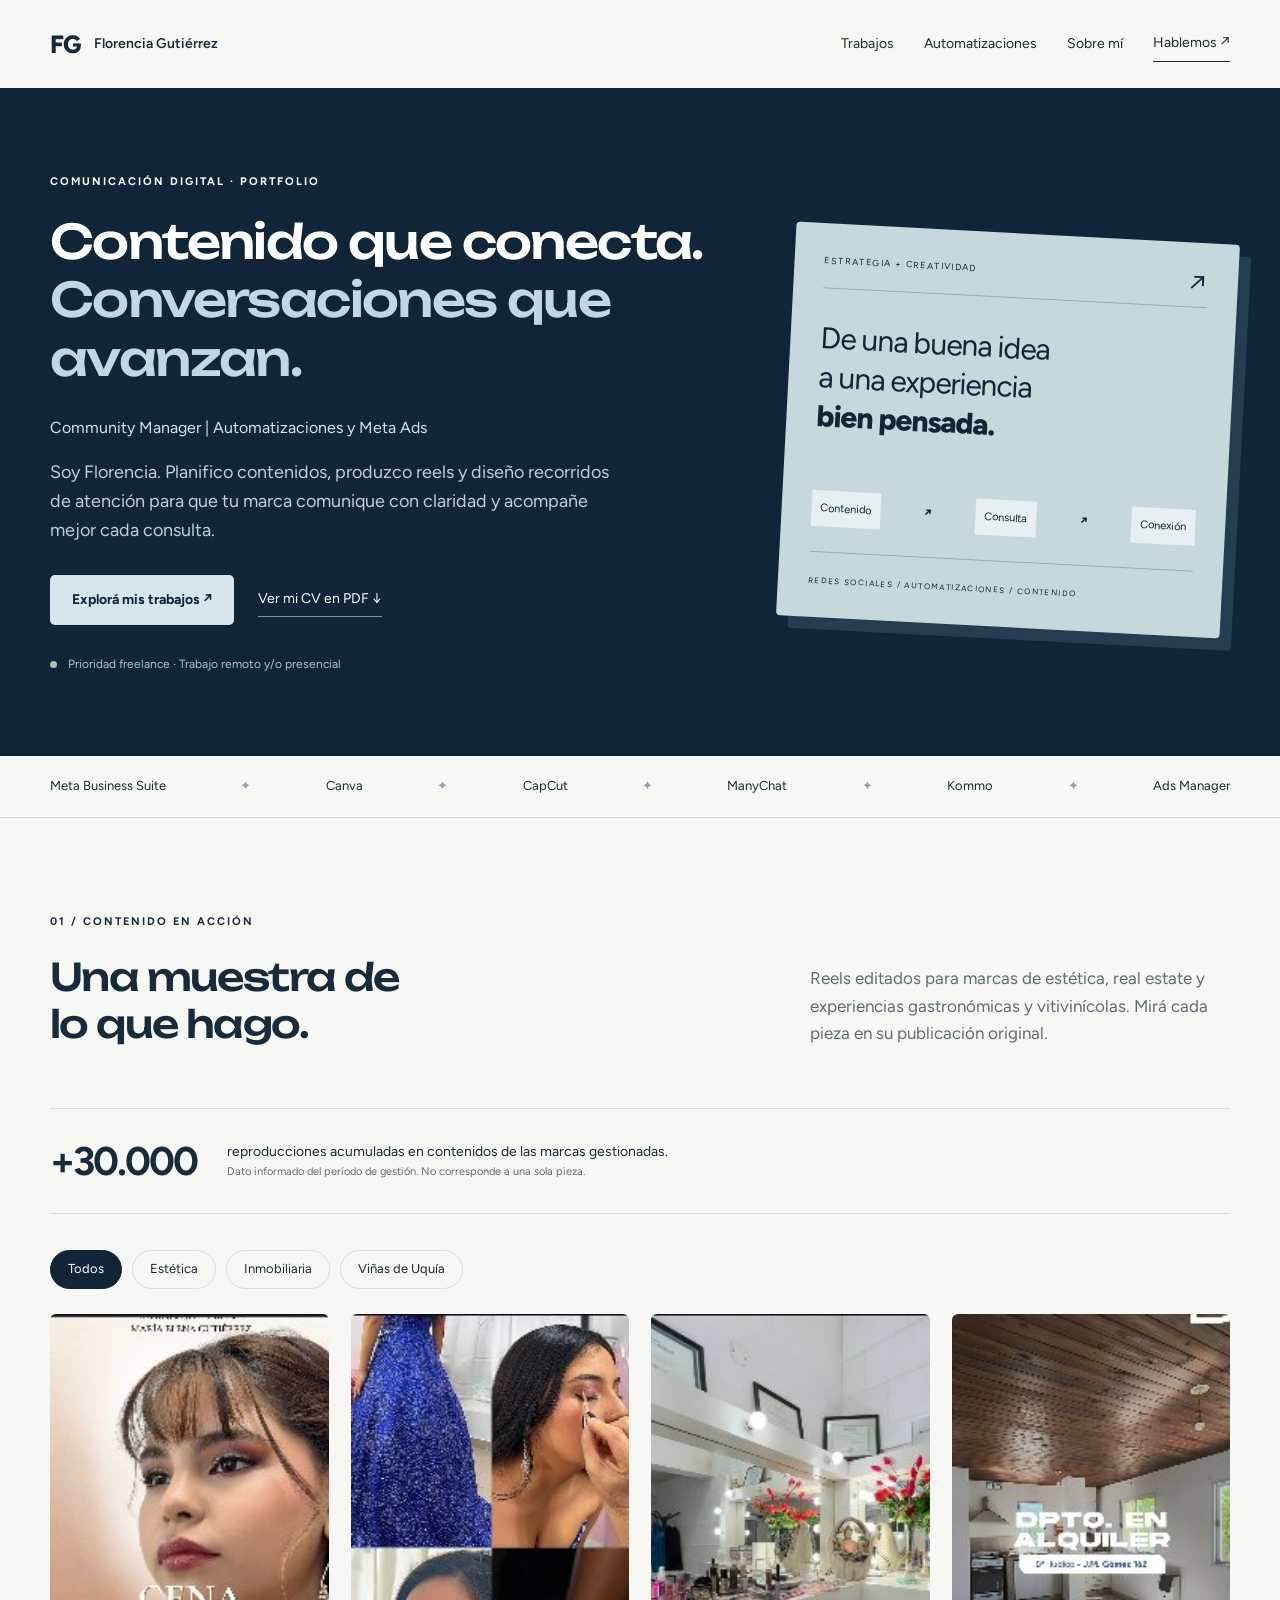
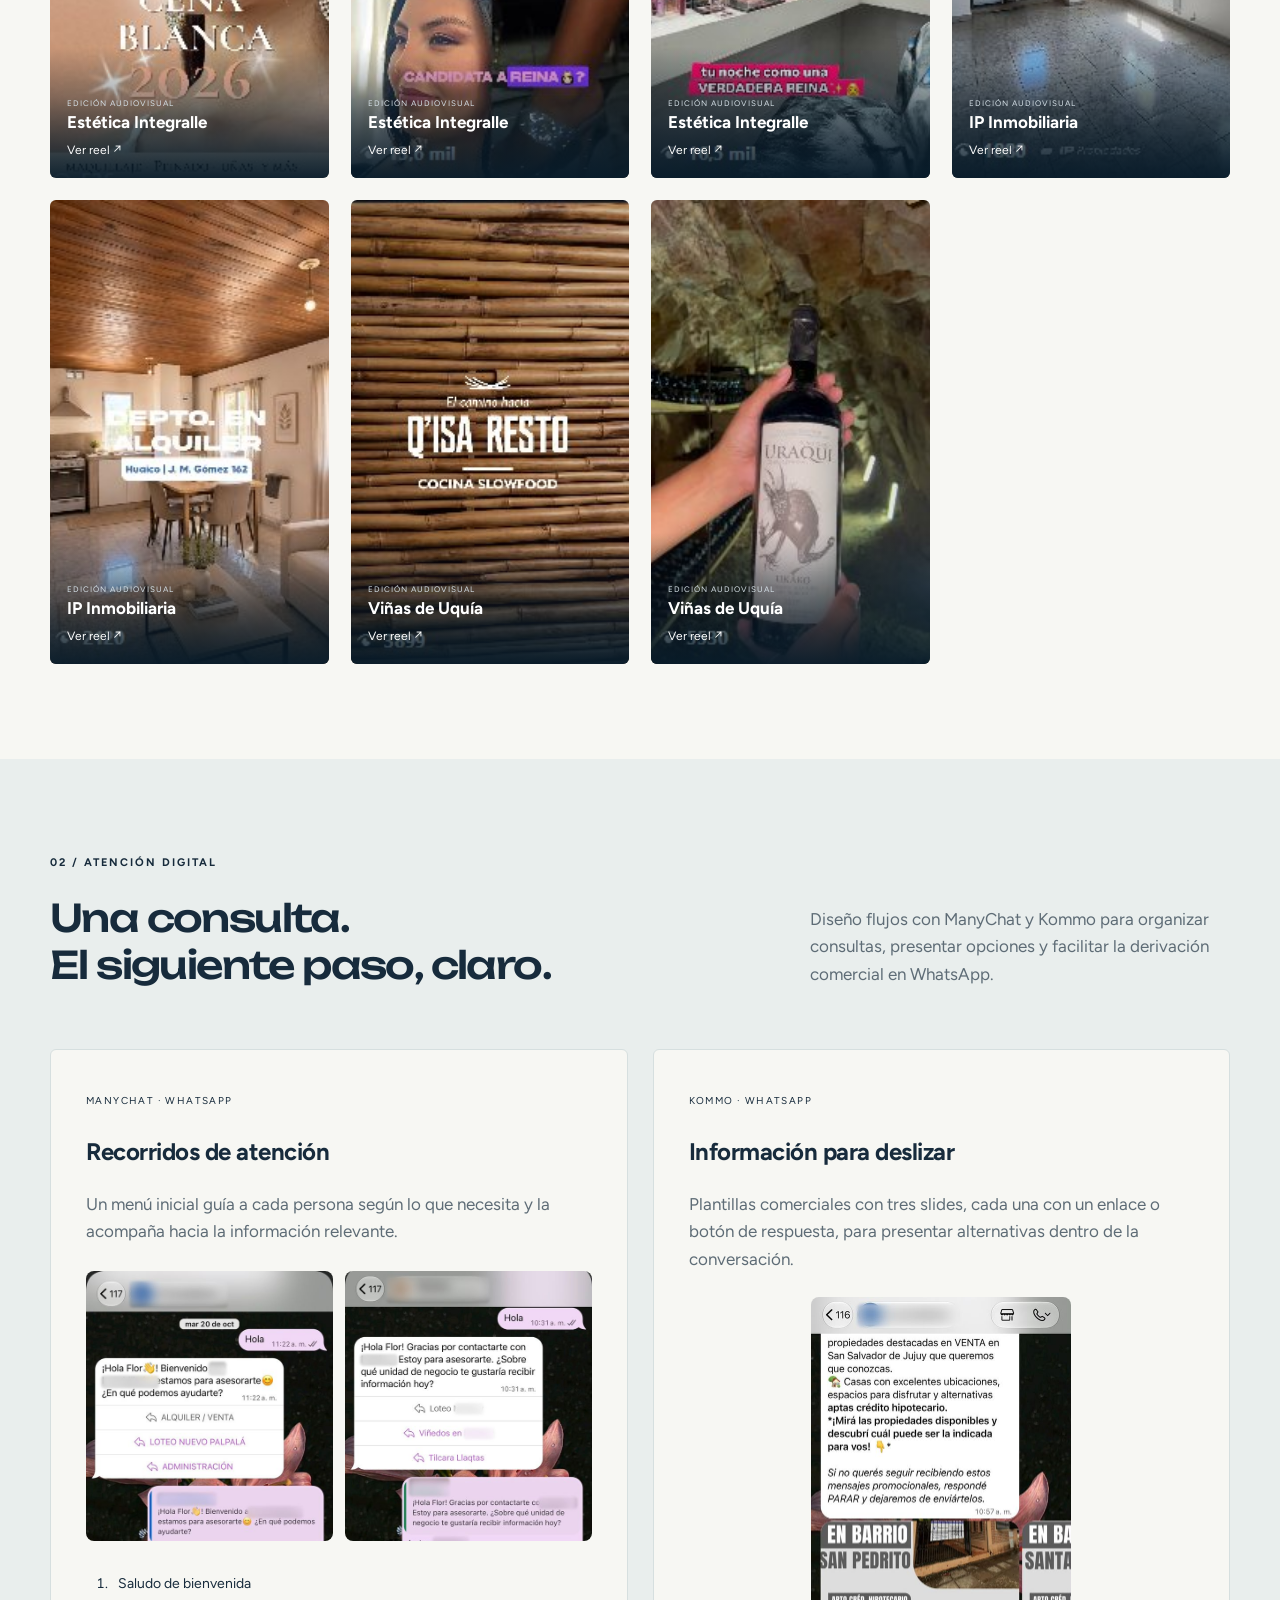
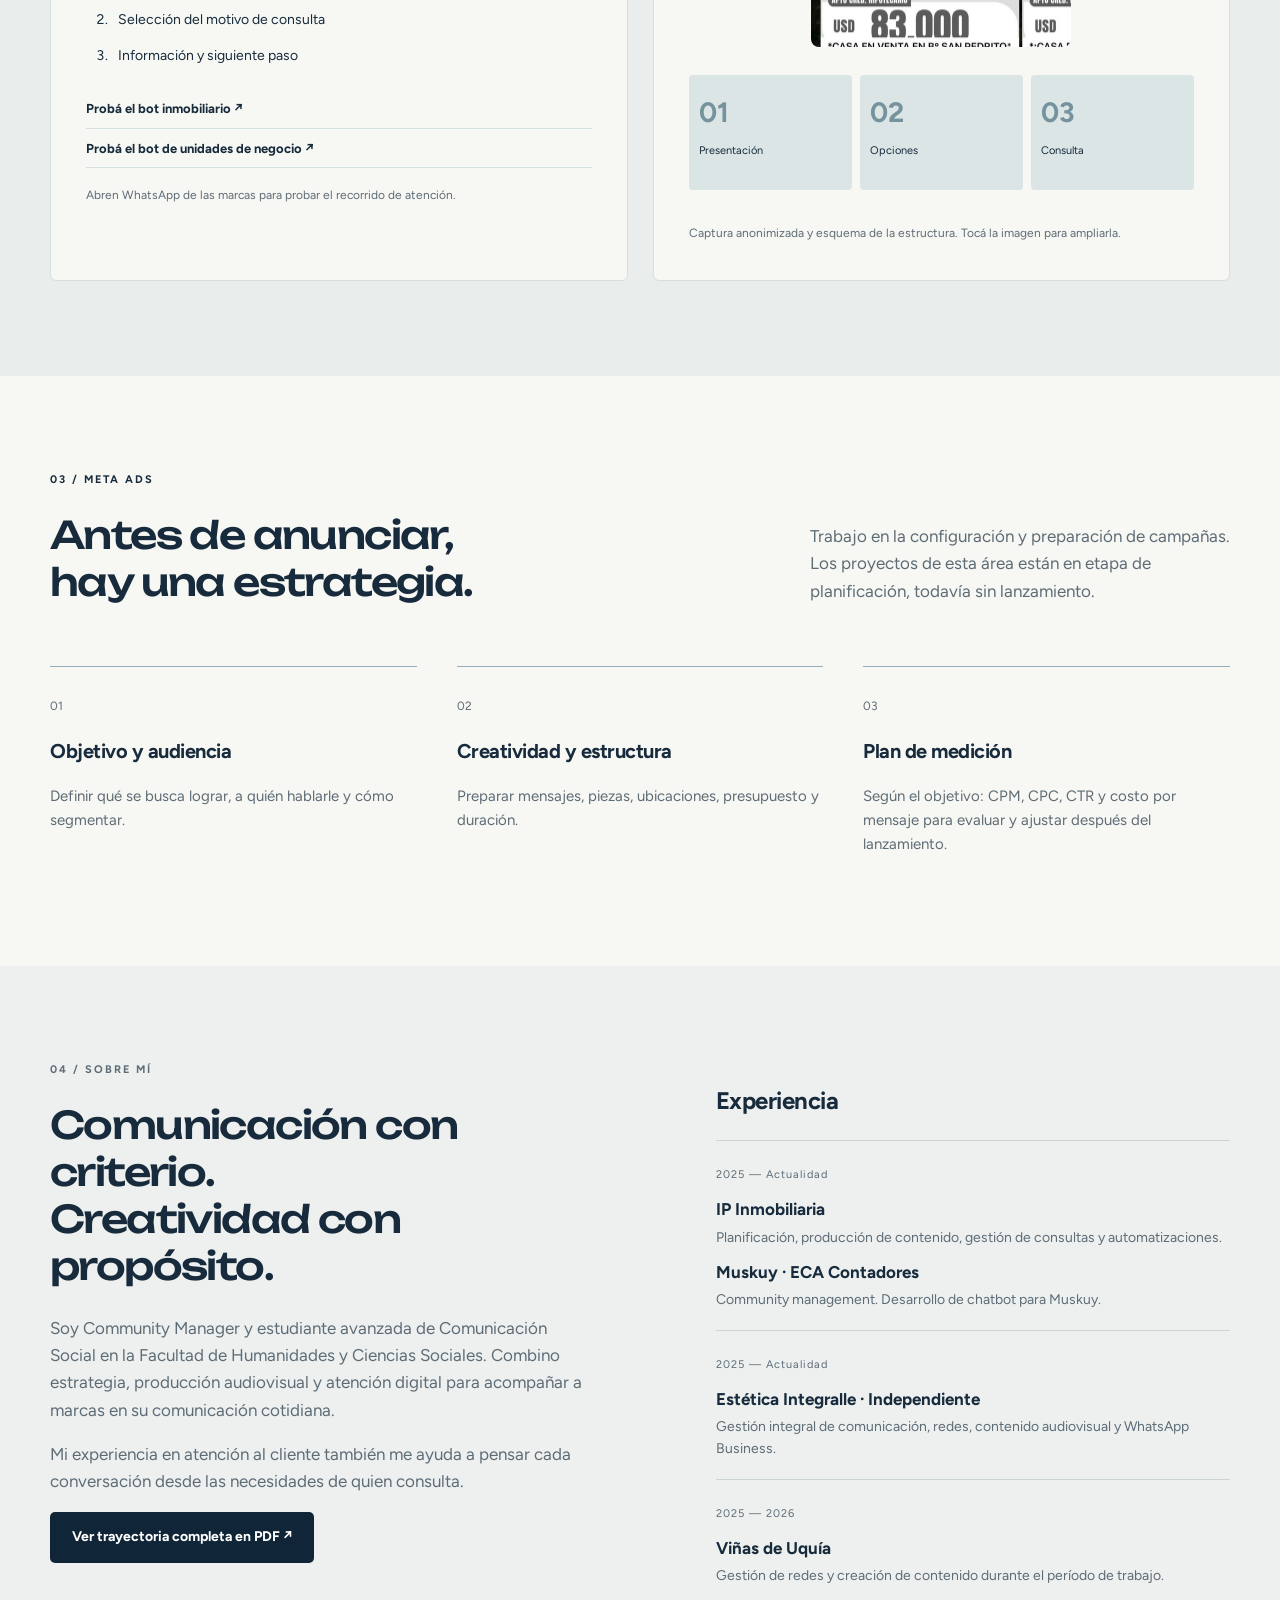
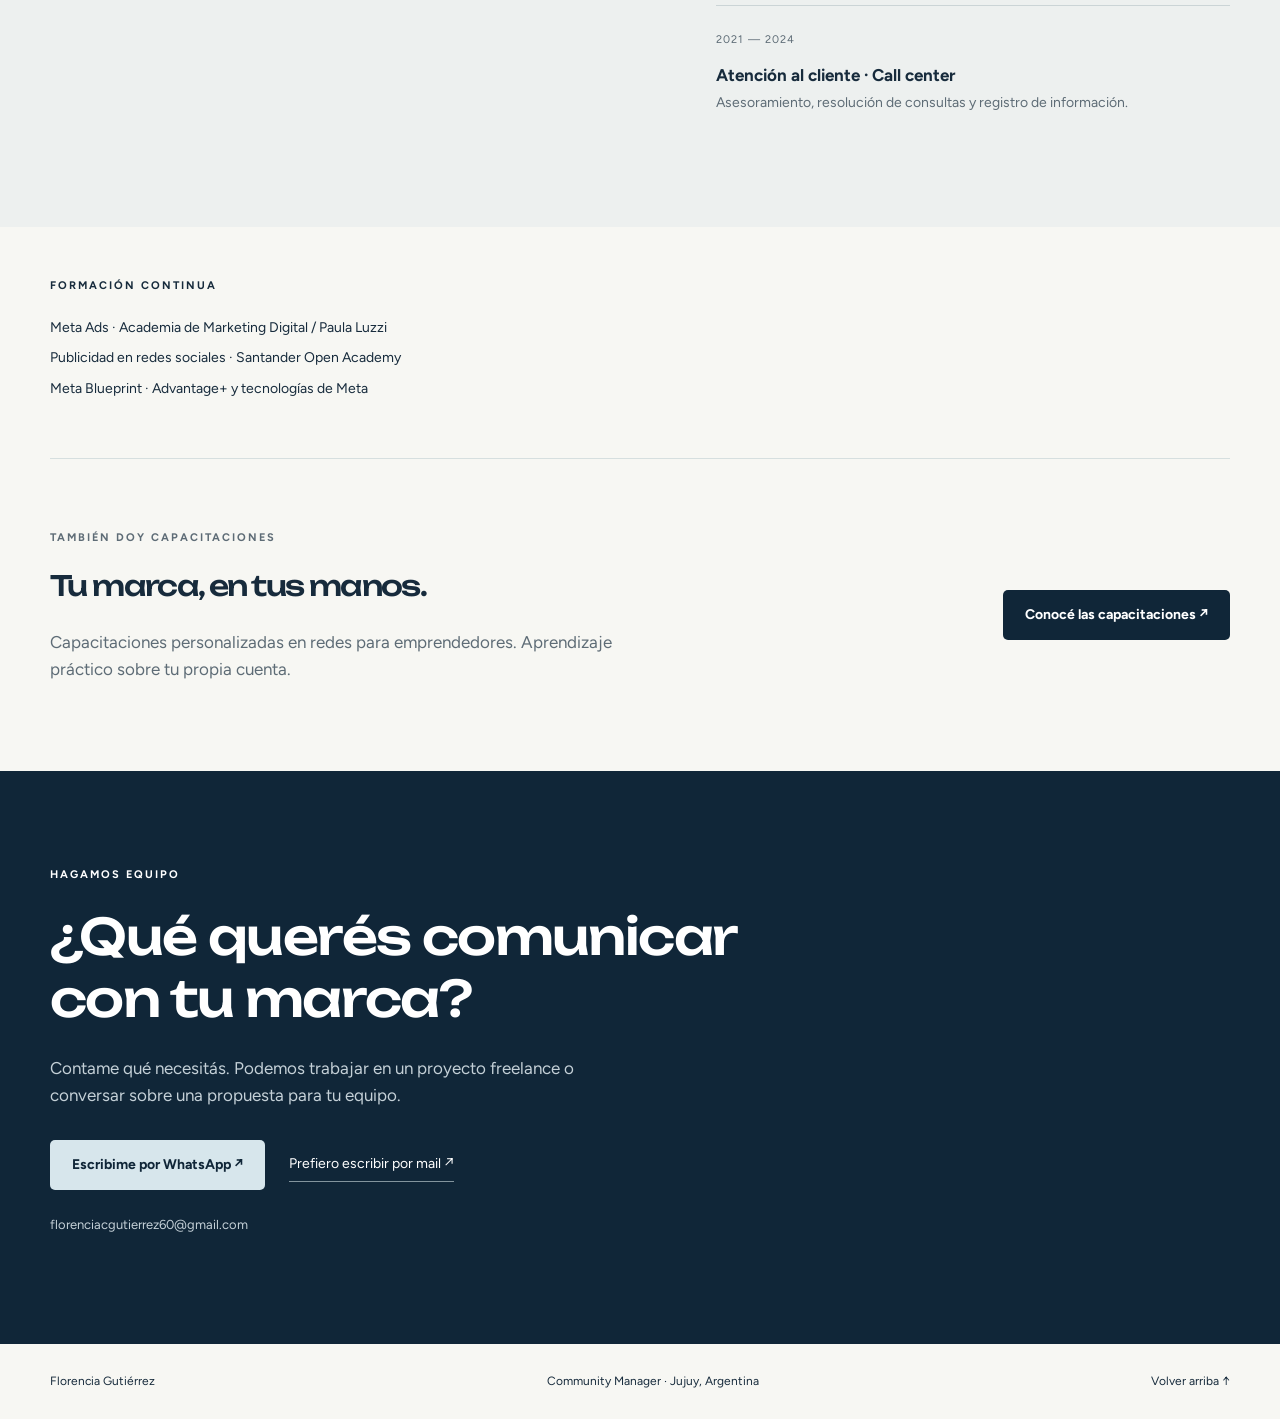
==== florencia/index.html @ 87cc12ee "Agrega portfolio profesional en una página independiente" ====
<!doctype html><html lang="es-AR"><head><meta charset="utf-8"><meta name="viewport" content="width=device-width,initial-scale=1"><title>Florencia Gutiérrez · Community Manager</title><meta name="description" content="Portfolio de Florencia Gutiérrez. Community management, contenido audiovisual, automatizaciones y planificación de Meta Ads."><link rel="preconnect" href="https://fonts.googleapis.com"><link rel="stylesheet" href="https://fonts.googleapis.com/css2?family=Figtree:wght@400;500;600;700;800&family=Unbounded:wght@500;600;700&display=swap"><link rel="stylesheet" href="style.css"></head><body><a class="skip" href="#trabajos">Ir al contenido</a><header><a class="logo" href="#">FG<span>Florencia Gutiérrez</span></a><nav aria-label="Principal"><a href="#trabajos">Trabajos</a><a href="#automatizaciones">Automatizaciones</a><a href="#perfil">Sobre mí</a><a class="nav-contact" href="#contacto">Hablemos ↗</a></nav></header><main><section class="hero"><div class="wrap hero-grid"><div><p class="eyebrow">COMUNICACIÓN DIGITAL · PORTFOLIO</p><h1>Contenido que conecta.<br><span>Conversaciones que avanzan.</span></h1><p class="role">Community Manager | Automatizaciones y Meta Ads</p><p class="intro">Soy Florencia. Planifico contenidos, produzco reels y diseño recorridos de atención para que tu marca comunique con claridad y acompañe mejor cada consulta.</p><div class="actions"><a class="button light" href="#trabajos">Explorá mis trabajos ↗</a><a class="text-link" href="assets/cv-florencia-gutierrez.pdf" target="_blank" rel="noopener">Ver mi CV en PDF ↓</a></div><p class="availability"><i></i> Prioridad freelance · Trabajo remoto y/o presencial</p></div><div class="hero-art" aria-label="Áreas de trabajo"><div class="art-top">ESTRATEGIA + CREATIVIDAD <span>↗</span></div><p>De una buena idea<br>a una experiencia<br><b>bien pensada.</b></p><div class="flow"><span>Contenido</span><b>↗</b><span>Consulta</span><b>↗</b><span>Conexión</span></div><div class="art-bottom">REDES SOCIALES / AUTOMATIZACIONES / CONTENIDO</div></div></div></section><div class="tools"><div class="wrap">Meta Business Suite <span>✦</span> Canva <span>✦</span> CapCut <span>✦</span> ManyChat <span>✦</span> Kommo <span>✦</span> Ads Manager</div></div><section class="wrap section" id="trabajos"><div class="section-head"><div><p class="eyebrow">01 / CONTENIDO EN ACCIÓN</p><h2>Una muestra de<br>lo que hago.</h2></div><p>Reels editados para marcas de estética, real estate y experiencias gastronómicas y vitivinícolas. Mirá cada pieza en su publicación original.</p></div><div class="result"><strong>+30.000</strong><p>reproducciones acumuladas en contenidos de las marcas gestionadas.<small>Dato informado del período de gestión. No corresponde a una sola pieza.</small></p></div><div class="filters" aria-label="Filtrar trabajos"><button class="active" data-filter="Todos" aria-pressed="true">Todos</button><button data-filter="Estética Integralle" aria-pressed="false">Estética</button><button data-filter="IP Inmobiliaria" aria-pressed="false">Inmobiliaria</button><button data-filter="Viñas de Uquía" aria-pressed="false">Viñas de Uquía</button></div><div class="reels"><a class="reel" data-brand="Estética Integralle" href="https://www.instagram.com/reel/DfLGN-CpMdk/" target="_blank" rel="noopener noreferrer"><img src="assets/reel-1.jpg" alt="Portada del reel 1 de Estética Integralle" loading="lazy"><span><small>EDICIÓN AUDIOVISUAL</small><strong>Estética Integralle</strong><em>Ver reel ↗</em></span></a><a class="reel" data-brand="Estética Integralle" href="https://www.instagram.com/reel/DZiXq7cpE6a/" target="_blank" rel="noopener noreferrer"><img src="assets/reel-2.jpg" alt="Portada del reel 2 de Estética Integralle" loading="lazy"><span><small>EDICIÓN AUDIOVISUAL</small><strong>Estética Integralle</strong><em>Ver reel ↗</em></span></a><a class="reel" data-brand="Estética Integralle" href="https://www.instagram.com/reel/DXSG198Dm6K/" target="_blank" rel="noopener noreferrer"><img src="assets/reel-3.jpg" alt="Portada del reel 3 de Estética Integralle" loading="lazy"><span><small>EDICIÓN AUDIOVISUAL</small><strong>Estética Integralle</strong><em>Ver reel ↗</em></span></a><a class="reel" data-brand="IP Inmobiliaria" href="https://www.instagram.com/reel/DfXZOHgt6v5/" target="_blank" rel="noopener noreferrer"><img src="assets/reel-4.jpg" alt="Portada del reel 4 de IP Inmobiliaria" loading="lazy"><span><small>EDICIÓN AUDIOVISUAL</small><strong>IP Inmobiliaria</strong><em>Ver reel ↗</em></span></a><a class="reel" data-brand="IP Inmobiliaria" href="https://www.instagram.com/reel/DfHmSCutlCF/" target="_blank" rel="noopener noreferrer"><img src="assets/reel-5.jpg" alt="Portada del reel 5 de IP Inmobiliaria" loading="lazy"><span><small>EDICIÓN AUDIOVISUAL</small><strong>IP Inmobiliaria</strong><em>Ver reel ↗</em></span></a><a class="reel" data-brand="Viñas de Uquía" href="https://www.instagram.com/reel/DaNv7xEy1AY/" target="_blank" rel="noopener noreferrer"><img src="assets/reel-7.jpg" alt="Portada del reel 7 de Viñas de Uquía" loading="lazy"><span><small>EDICIÓN AUDIOVISUAL</small><strong>Viñas de Uquía</strong><em>Ver reel ↗</em></span></a><a class="reel" data-brand="Viñas de Uquía" href="https://www.instagram.com/reel/DbLqu_8yj9J/" target="_blank" rel="noopener noreferrer"><img src="assets/reel-8.jpg" alt="Portada del reel 8 de Viñas de Uquía" loading="lazy"><span><small>EDICIÓN AUDIOVISUAL</small><strong>Viñas de Uquía</strong><em>Ver reel ↗</em></span></a></div></section><section class="automation" id="automatizaciones"><div class="wrap section"><div class="section-head"><div><p class="eyebrow">02 / ATENCIÓN DIGITAL</p><h2>Una consulta.<br>El siguiente paso, claro.</h2></div><p>Diseño flujos con ManyChat y Kommo para organizar consultas, presentar opciones y facilitar la derivación comercial en WhatsApp.</p></div><div class="auto-grid"><article><span class="tag">MANYCHAT · WHATSAPP</span><h3>Recorridos de atención</h3><p>Un menú inicial guía a cada persona según lo que necesita y la acompaña hacia la información relevante.</p><div class="screens"><a href="assets/automatizacion-3.jpg" target="_blank" rel="noopener"><img src="assets/automatizacion-3.jpg" loading="lazy" alt="Bot inmobiliario en WhatsApp, con nombre y logo ocultos"></a><a href="assets/automatizacion-4.jpg" target="_blank" rel="noopener"><img src="assets/automatizacion-4.jpg" loading="lazy" alt="Bot de unidades de negocio, con nombre y logo ocultos"></a></div><ol class="steps"><li>Saludo de bienvenida</li><li>Selección del motivo de consulta</li><li>Información y siguiente paso</li></ol><div class="demo-links"><a href="https://wa.me/5493884689089?text=Hola" target="_blank" rel="noopener">Probá el bot inmobiliario ↗</a><a href="https://wa.me/5493885822003?text=Hola" target="_blank" rel="noopener">Probá el bot de unidades de negocio ↗</a></div><small>Abren WhatsApp de las marcas para probar el recorrido de atención.</small></article><article><span class="tag">KOMMO · WHATSAPP</span><h3>Información para deslizar</h3><p>Plantillas comerciales con tres slides, cada una con un enlace o botón de respuesta, para presentar alternativas dentro de la conversación.</p><a class="commercial-shot" href="assets/automatizacion-6.jpg" target="_blank" rel="noopener"><img src="assets/automatizacion-6.jpg" loading="lazy" alt="Carrusel comercial en WhatsApp, con identidad de la marca oculta"></a><div class="carousel-demo" aria-label="Esquema ilustrativo de un carrusel comercial"><div><b>01</b><span>Presentación</span></div><div><b>02</b><span>Opciones</span></div><div><b>03</b><span>Consulta</span></div></div><small>Captura anonimizada y esquema de la estructura. Tocá la imagen para ampliarla.</small></article></div></div></section><section class="wrap section" id="meta"><div class="section-head"><div><p class="eyebrow">03 / META ADS</p><h2>Antes de anunciar,<br>hay una estrategia.</h2></div><p>Trabajo en la configuración y preparación de campañas. Los proyectos de esta área están en etapa de planificación, todavía sin lanzamiento.</p></div><div class="plan"><article><span>01</span><h3>Objetivo y audiencia</h3><p>Definir qué se busca lograr, a quién hablarle y cómo segmentar.</p></article><article><span>02</span><h3>Creatividad y estructura</h3><p>Preparar mensajes, piezas, ubicaciones, presupuesto y duración.</p></article><article><span>03</span><h3>Plan de medición</h3><p>Según el objetivo: CPM, CPC, CTR y costo por mensaje para evaluar y ajustar después del lanzamiento.</p></article></div></section><section class="about" id="perfil"><div class="wrap section about-grid"><div><p class="eyebrow">04 / SOBRE MÍ</p><h2>Comunicación con criterio.<br>Creatividad con propósito.</h2><p>Soy Community Manager y estudiante avanzada de Comunicación Social en la Facultad de Humanidades y Ciencias Sociales. Combino estrategia, producción audiovisual y atención digital para acompañar a marcas en su comunicación cotidiana.</p><p>Mi experiencia en atención al cliente también me ayuda a pensar cada conversación desde las necesidades de quien consulta.</p><a class="button dark" href="assets/cv-florencia-gutierrez.pdf" target="_blank" rel="noopener">Ver trayectoria completa en PDF ↗</a></div><div><h3>Experiencia</h3><div class="experience"><span>2025 — Actualidad</span><h4>IP Inmobiliaria</h4><p>Planificación, producción de contenido, gestión de consultas y automatizaciones.</p><h4>Muskuy · ECA Contadores</h4><p>Community management. Desarrollo de chatbot para Muskuy.</p></div><div class="experience"><span>2025 — Actualidad</span><h4>Estética Integralle · Independiente</h4><p>Gestión integral de comunicación, redes, contenido audiovisual y WhatsApp Business.</p></div><div class="experience"><span>2025 — 2026</span><h4>Viñas de Uquía</h4><p>Gestión de redes y creación de contenido durante el período de trabajo.</p></div><div class="experience"><span>2021 — 2024</span><h4>Atención al cliente · Call center</h4><p>Asesoramiento, resolución de consultas y registro de información.</p></div></div></div></section><section class="wrap credentials"><p class="eyebrow">FORMACIÓN CONTINUA</p><p>Meta Ads · Academia de Marketing Digital / Paula Luzzi</p><p>Publicidad en redes sociales · Santander Open Academy</p><p>Meta Blueprint · Advantage+ y tecnologías de Meta</p></section><section class="wrap training"><div><p class="eyebrow">TAMBIÉN DOY CAPACITACIONES</p><h2>Tu marca, en tus manos.</h2><p>Capacitaciones personalizadas en redes para emprendedores. Aprendizaje práctico sobre tu propia cuenta.</p></div><a class="button dark" href="https://florenciacgutierrez60-hash.github.io/capacitacion-en-redes/" target="_blank" rel="noopener">Conocé las capacitaciones ↗</a></section><section class="contact" id="contacto"><div class="wrap section"><p class="eyebrow">HAGAMOS EQUIPO</p><h2>¿Qué querés comunicar<br>con tu marca?</h2><p>Contame qué necesitás. Podemos trabajar en un proyecto freelance o conversar sobre una propuesta para tu equipo.</p><div class="actions"><a class="button light" href="https://wa.me/5493884048799?text=Hola%20Flor%2C%20vi%20tu%20portfolio%20y%20me%20gustar%C3%ADa%20conversar%20sobre%20un%20proyecto." target="_blank" rel="noopener">Escribime por WhatsApp ↗</a><a class="text-link" href="mailto:florenciacgutierrez60@gmail.com">Prefiero escribir por mail ↗</a></div><p class="email">florenciacgutierrez60@gmail.com</p></div></section></main><footer class="wrap"><span>Florencia Gutiérrez</span><span>Community Manager · Jujuy, Argentina</span><a href="#">Volver arriba ↑</a></footer><script src="script.js"></script></body></html>
---- florencia/style.css ----
:root{--ink:#172b3c;--muted:#5e6c76;--paper:#f7f7f3;--deep:#102638;--blue:#c1d7e3;--line:#d6dfdf}*{box-sizing:border-box}html{scroll-behavior:smooth;scroll-padding-top:90px}body{margin:0;background:var(--paper);color:var(--ink);font:17px/1.6 Figtree,Arial,sans-serif}a{color:inherit;text-decoration:none}button{font:inherit}a:focus-visible,button:focus-visible{outline:3px solid #3983aa;outline-offset:5px}.wrap,header{width:min(1180px,calc(100% - 80px));margin:auto}header{display:flex;align-items:center;justify-content:space-between;padding:24px 0}.logo{display:flex;align-items:center;gap:14px;font-size:25px;font-weight:800;letter-spacing:-1px}.logo span{font-size:14px;letter-spacing:0;font-weight:600}nav{display:flex;align-items:center;gap:30px;font-size:14px}.nav-contact{border-bottom:1px solid;padding:6px 0}.hero{background:var(--deep);color:#fff;padding:85px 0 70px}.hero-grid{display:grid;grid-template-columns:1.5fr 1fr;gap:70px;align-items:center}.eyebrow{font-size:11px;font-weight:700;letter-spacing:2px;margin:0 0 22px}h1,h2{font-family:Unbounded,Arial,sans-serif;font-weight:500;letter-spacing:-1.6px;line-height:1.24;margin:0 0 26px}h1{font-size:clamp(33px,3.7vw,50px)}h1 span{color:var(--blue)}h2{font-size:clamp(27px,3vw,38px)}h3{font-size:24px;line-height:1.3;letter-spacing:-.5px}h4{margin:10px 0 3px}.role{font-size:16px;color:#d5e4eb}.intro{max-width:560px;color:#c2cdd6;font-size:18px}.actions{display:flex;gap:24px;align-items:center;flex-wrap:wrap;margin-top:30px}.button{display:inline-block;padding:14px 22px;border-radius:5px;font-weight:700;font-size:14px}.light{background:#d7e6ec;color:var(--deep)}.dark{background:var(--deep);color:white}.text-link{font-size:14px;border-bottom:1px solid #83949d;padding:5px 0}.availability{font-size:12px;color:#afc0cb;margin-top:30px}.availability i{display:inline-block;width:7px;height:7px;background:#a8c3b5;border-radius:50%;margin-right:8px}.hero-art{background:#c6d8dc;color:var(--deep);padding:30px;transform:rotate(3deg);box-shadow:12px 12px 0 #243e50;border-radius:4px}.art-top,.art-bottom{font-size:9px;letter-spacing:1.4px;border-bottom:1px solid #98afb6;padding-bottom:20px}.art-top span{float:right;font-size:25px;line-height:1}.hero-art p{font-size:30px;line-height:1.3;letter-spacing:-1px;margin:30px 0}.hero-art b{font-weight:800}.flow{display:flex;align-items:center;justify-content:space-between;gap:6px;font-size:11px;padding:25px 0}.flow span{background:#e7eff0;padding:9px}.art-bottom{border-bottom:0;border-top:1px solid #98afb6;padding:22px 0 0;font-size:8px}.tools{border-bottom:1px solid var(--line);padding:20px 0;font-size:13px}.tools .wrap{display:flex;align-items:center;justify-content:space-between;gap:15px;flex-wrap:wrap}.tools span{color:#8ca3af}.section{padding-top:95px;padding-bottom:95px}.section-head{display:flex;justify-content:space-between;gap:70px;align-items:end;margin-bottom:35px}.section-head>p{max-width:420px;color:var(--muted);margin-bottom:26px}.result{display:flex;align-items:center;gap:30px;border-top:1px solid var(--line);border-bottom:1px solid var(--line);padding:20px 0;margin:15px 0 36px}.result strong{font-size:40px;letter-spacing:-2px}.result p{font-size:14px;margin:0}.result small{display:block;color:var(--muted);font-size:11px}small{font-size:12px;color:var(--muted);line-height:1.5}.filters{display:flex;gap:10px;flex-wrap:wrap;margin-bottom:25px}.filters button{cursor:pointer;border:1px solid var(--line);background:transparent;border-radius:30px;padding:8px 17px;font-size:13px;color:var(--ink)}.filters .active{background:var(--deep);color:white;border-color:var(--deep)}.reels{display:grid;grid-template-columns:repeat(4,1fr);gap:22px}.reel{position:relative;overflow:hidden;border-radius:6px;background:#233a49;aspect-ratio:9/15;display:block}.reel img{width:100%;height:100%;object-fit:cover;transition:transform .3s}.reel:hover img{transform:scale(1.04)}.reel span{position:absolute;inset:auto 0 0;padding:50px 17px 18px;background:linear-gradient(transparent,#081c2bf0);color:white}.reel strong,.reel small,.reel em{display:block}.reel small{font-size:8px;letter-spacing:1px;color:#d5e0e7}.reel strong{font-size:17px}.reel em{font-style:normal;font-size:12px;margin-top:5px}.reel[hidden]{display:none}.automation{background:#e9eeed}.auto-grid{display:grid;grid-template-columns:1fr 1fr;gap:25px}.auto-grid article{padding:35px;background:var(--paper);border:1px solid var(--line);border-radius:6px}.tag{font-size:10px;letter-spacing:1.4px}.auto-grid article>p,.plan p,.about p,.training p{color:var(--muted)}.steps{padding-left:25px;font-size:14px}.steps li{padding:7px}.demo-links{display:flex;flex-direction:column;gap:10px;font-size:13px;margin:24px 0 12px}.demo-links a{border-bottom:1px solid var(--line);padding-bottom:8px;font-weight:700}.carousel-demo{display:flex;gap:8px;margin:28px 0}.carousel-demo div{flex:1;background:#dbe5e6;padding:15px 10px;min-height:115px;border-radius:4px}.carousel-demo b{display:block;font-size:28px;color:#75929d}.carousel-demo span{font-size:11px}.plan{display:grid;grid-template-columns:repeat(3,1fr);gap:40px}.plan article{border-top:1px solid #96acb8;padding-top:24px}.plan article>span{font-size:12px;color:var(--muted)}.plan h3{font-size:20px}.plan p{font-size:15px}.about{background:#edf0ef}.about-grid{display:grid;grid-template-columns:1.1fr 1fr;gap:100px}.about-grid>div>p{max-width:540px}.experience{border-top:1px solid #cbd4d6;padding:18px 0}.experience span{font-size:11px;letter-spacing:1px;color:var(--muted)}.experience p{font-size:14px;margin:0}.credentials{padding-top:50px;padding-bottom:50px;border-bottom:1px solid var(--line)}.credentials p:not(.eyebrow){font-size:14px;margin:8px 0}.training{padding-top:70px;padding-bottom:70px;display:flex;align-items:center;justify-content:space-between;gap:50px}.training h2{font-size:28px}.training p{max-width:620px}.training .button{white-space:nowrap}.contact{background:var(--deep);color:#fff}.contact h2{font-size:clamp(30px,4vw,50px)}.contact .section>p:not(.eyebrow){max-width:580px;color:#c4d0d7}.contact .email{font-size:13px;margin-top:25px}footer{display:flex;justify-content:space-between;padding:28px 0;gap:20px;font-size:12px}.skip{position:absolute;top:-100px}.skip:focus{top:10px;background:white;z-index:10;padding:10px}@media(max-width:950px){.hero-grid{gap:35px;grid-template-columns:1.3fr 1fr}.hero-art{padding:22px}.hero-art p{font-size:25px}.flow{flex-wrap:wrap}.about-grid{gap:40px}.reels{gap:14px}.section-head{gap:40px}.logo span{display:none}}@media(max-width:700px){.wrap,header{width:calc(100% - 36px)}header{padding:18px 0}nav{gap:17px;font-size:12px}nav a:nth-child(2),nav a:nth-child(3){display:none}.hero{padding:55px 0}.hero-grid,.about-grid,.auto-grid{grid-template-columns:1fr}.hero-art{max-width:380px;margin:20px 12px 5px;transform:rotate(2deg)}.hero-art p{font-size:30px}.flow{justify-content:start;gap:14px}.tools .wrap{justify-content:center;font-size:11px}.section{padding-top:60px;padding-bottom:60px}.section-head{display:block;margin-bottom:25px}.section-head>p{max-width:100%}.reels{grid-template-columns:repeat(2,1fr)}.reel span{padding:40px 12px 13px}.reel strong{font-size:14px}.reel small{font-size:7px}.result{gap:18px}.result strong{font-size:31px}.result p{font-size:12px}.result small{font-size:10px}.plan{grid-template-columns:1fr;gap:24px}.plan h3{margin:10px 0}.auto-grid article{padding:25px}.training{display:block}.training .button{margin-top:15px}footer{flex-wrap:wrap}h1{letter-spacing:-1px}.contact .email{overflow-wrap:anywhere}}@media(prefers-reduced-motion:reduce){html{scroll-behavior:auto}*{transition:none!important}}

.screens{display:grid;grid-template-columns:1fr 1fr;gap:12px;margin:25px 0}.screens img{display:block;width:100%;height:270px;object-fit:cover;object-position:top;border-radius:8px}.commercial-shot{display:block;max-width:260px;margin:24px auto}.commercial-shot img{display:block;width:100%;max-height:350px;object-fit:cover;object-position:top;border-radius:8px}
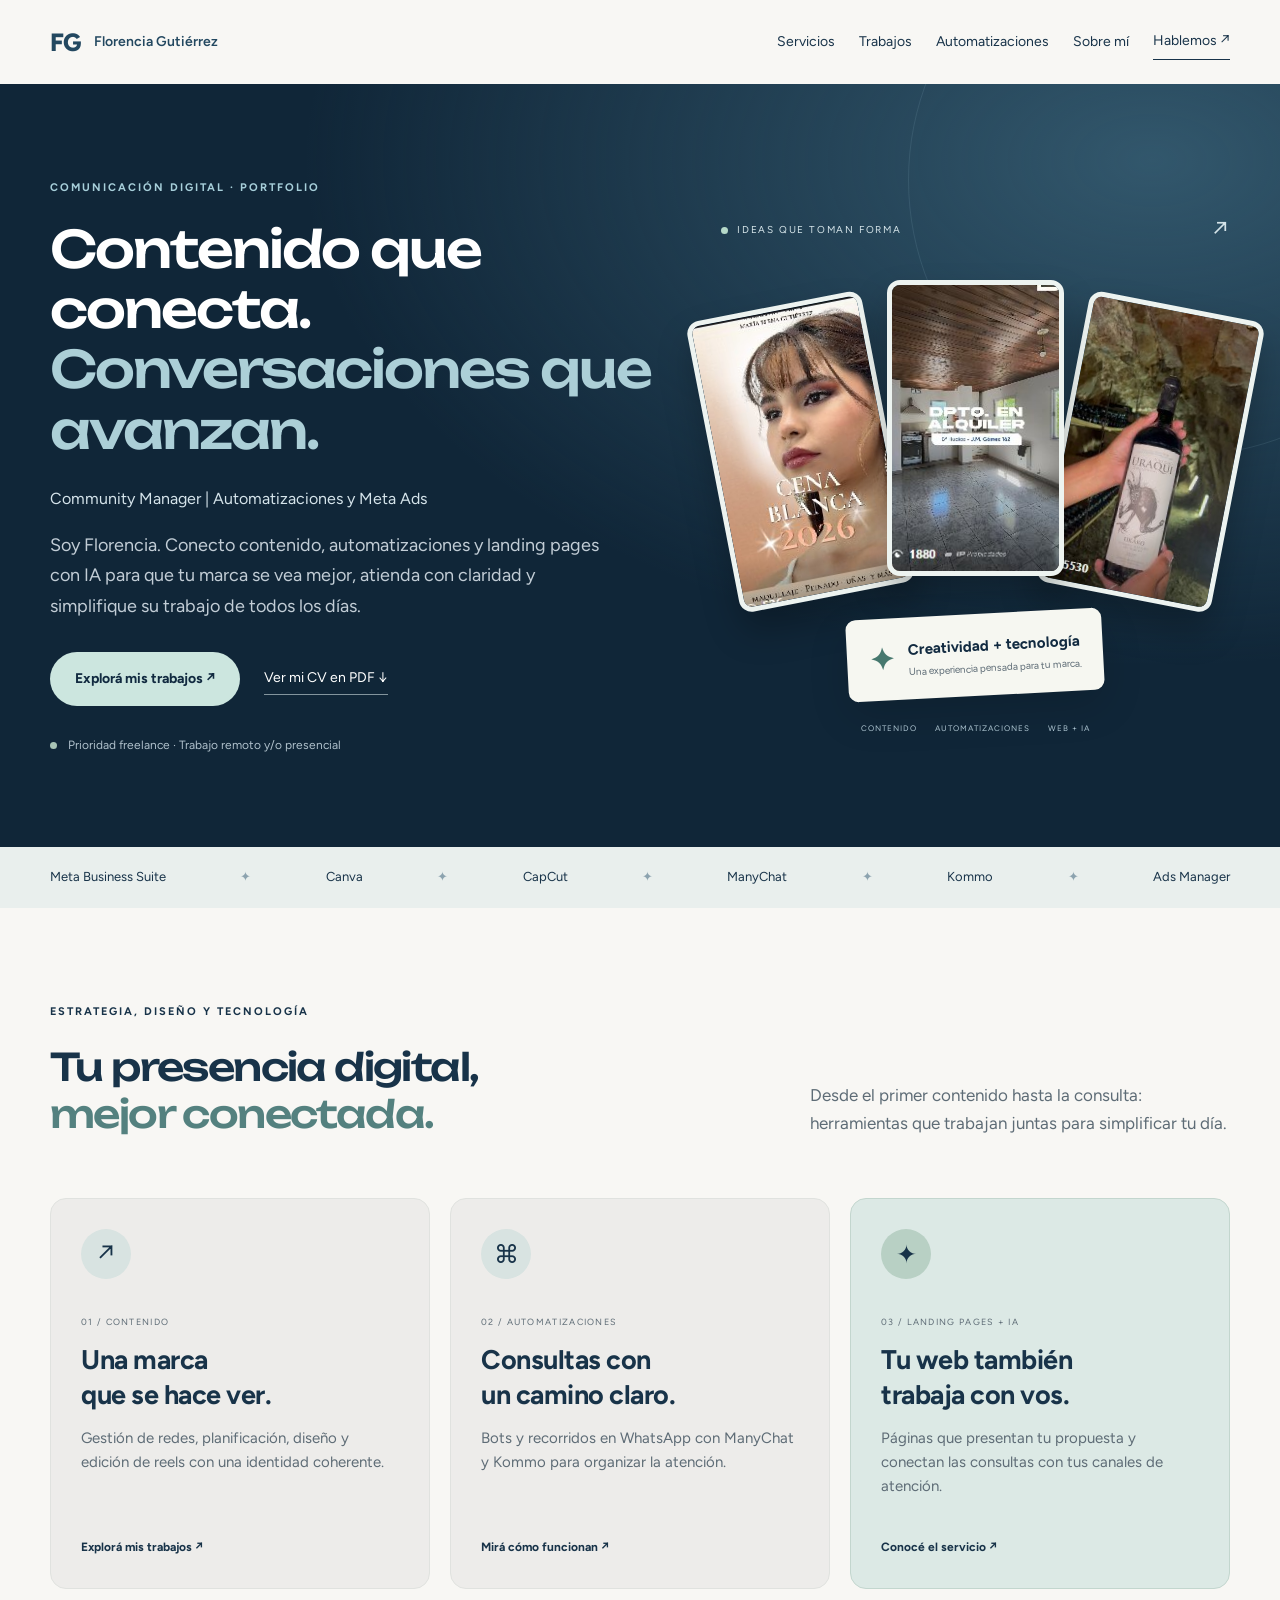
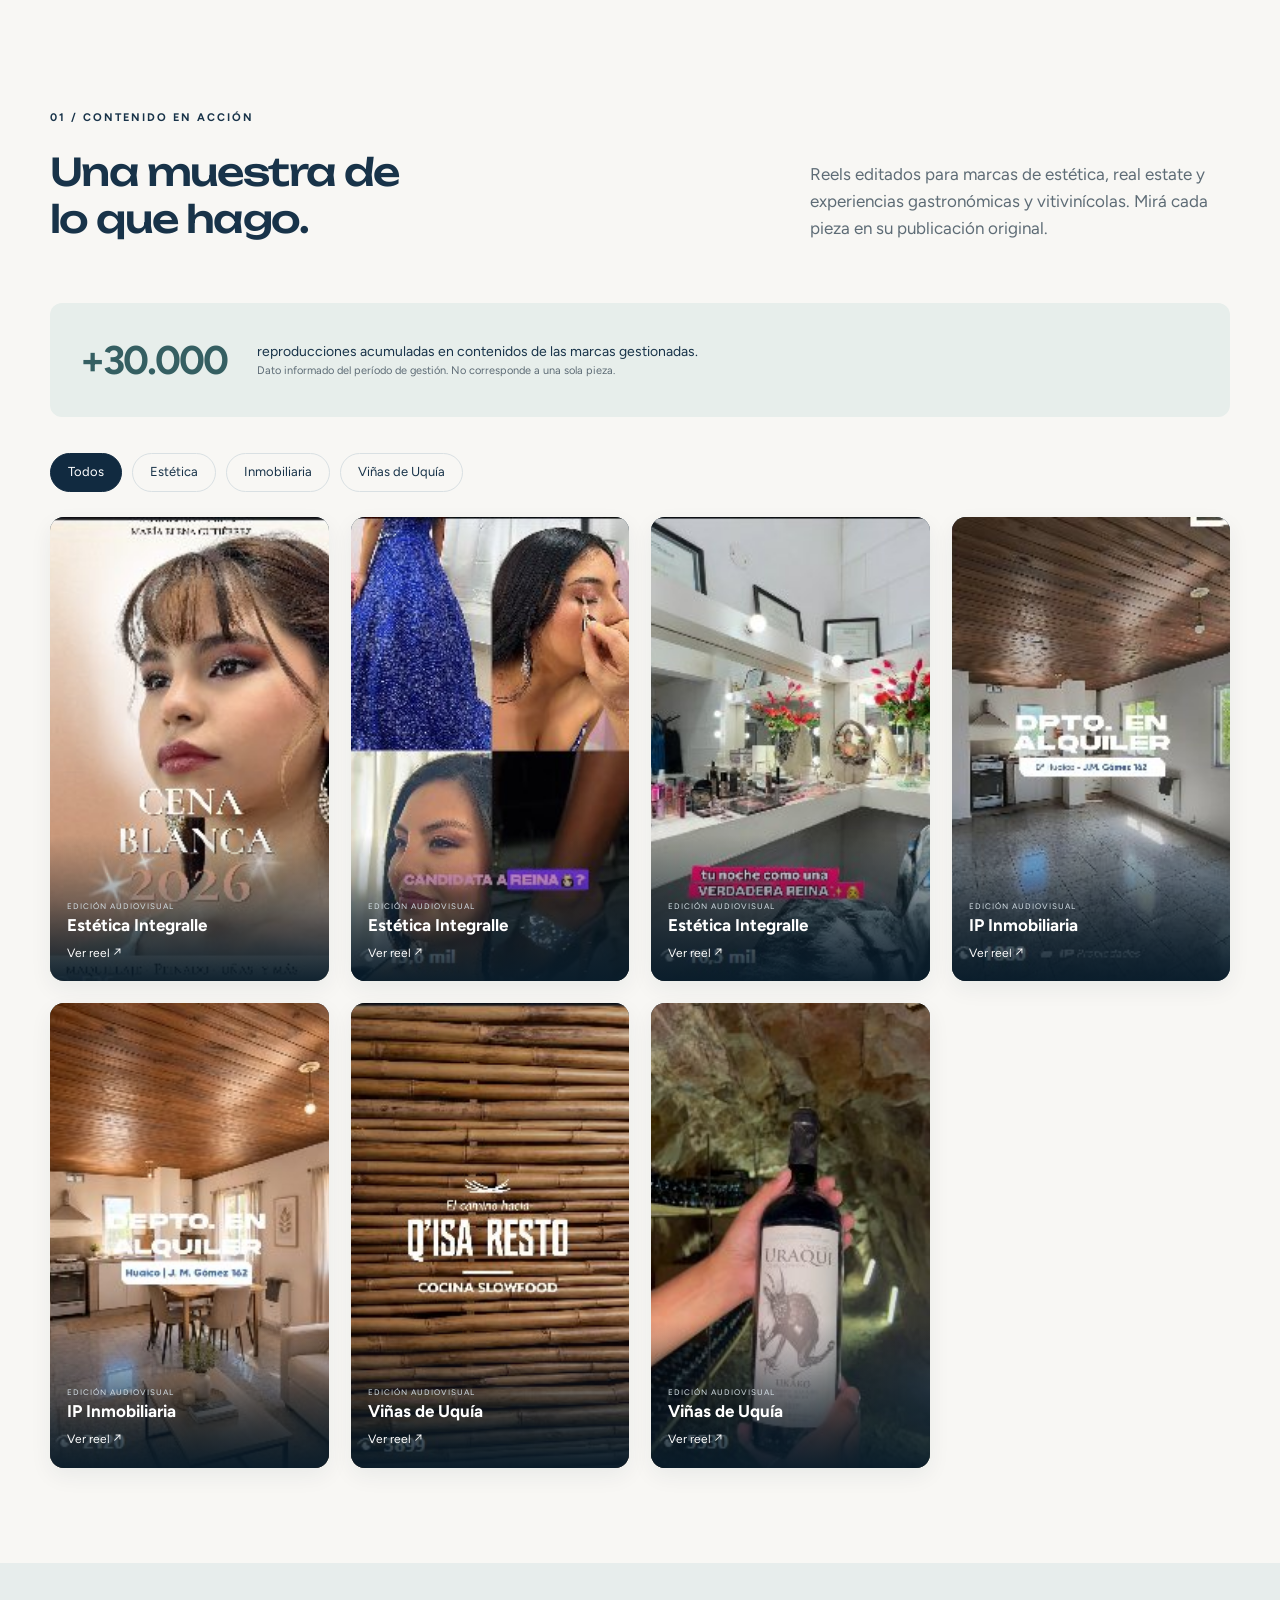
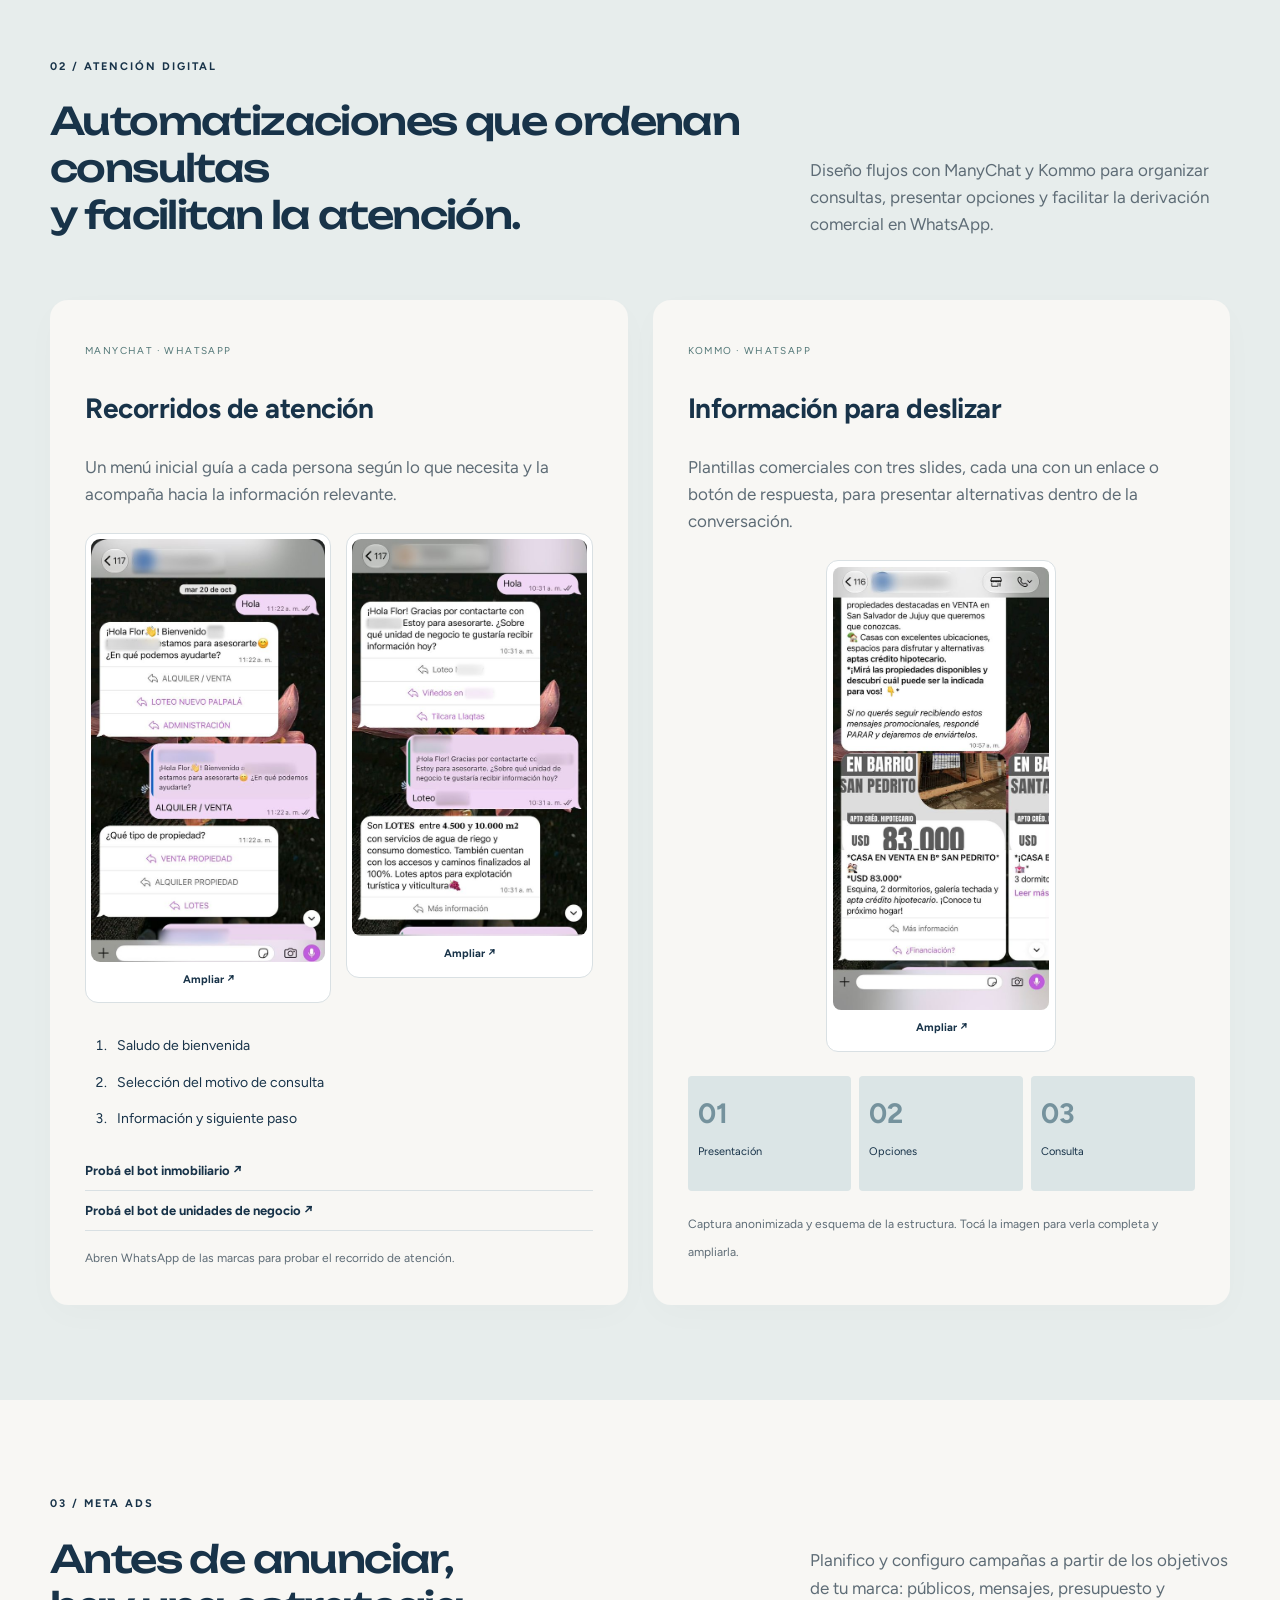
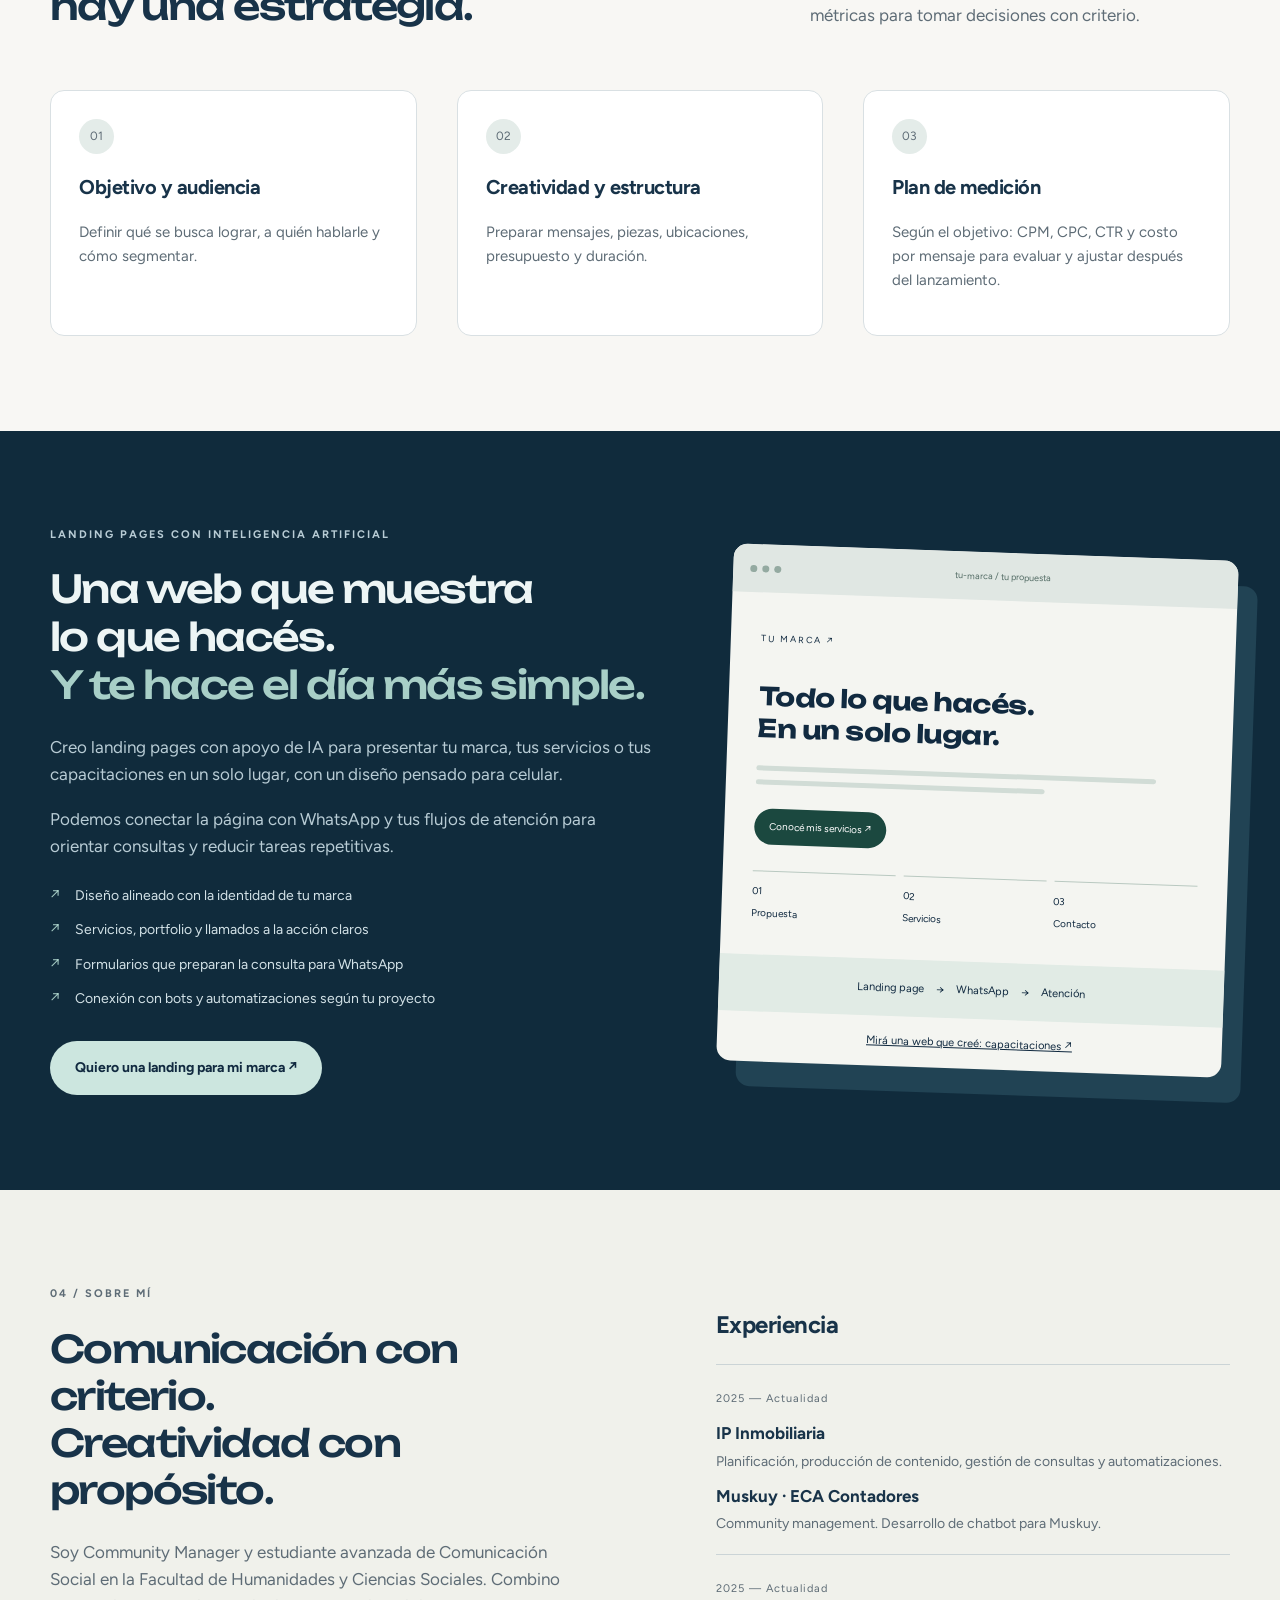
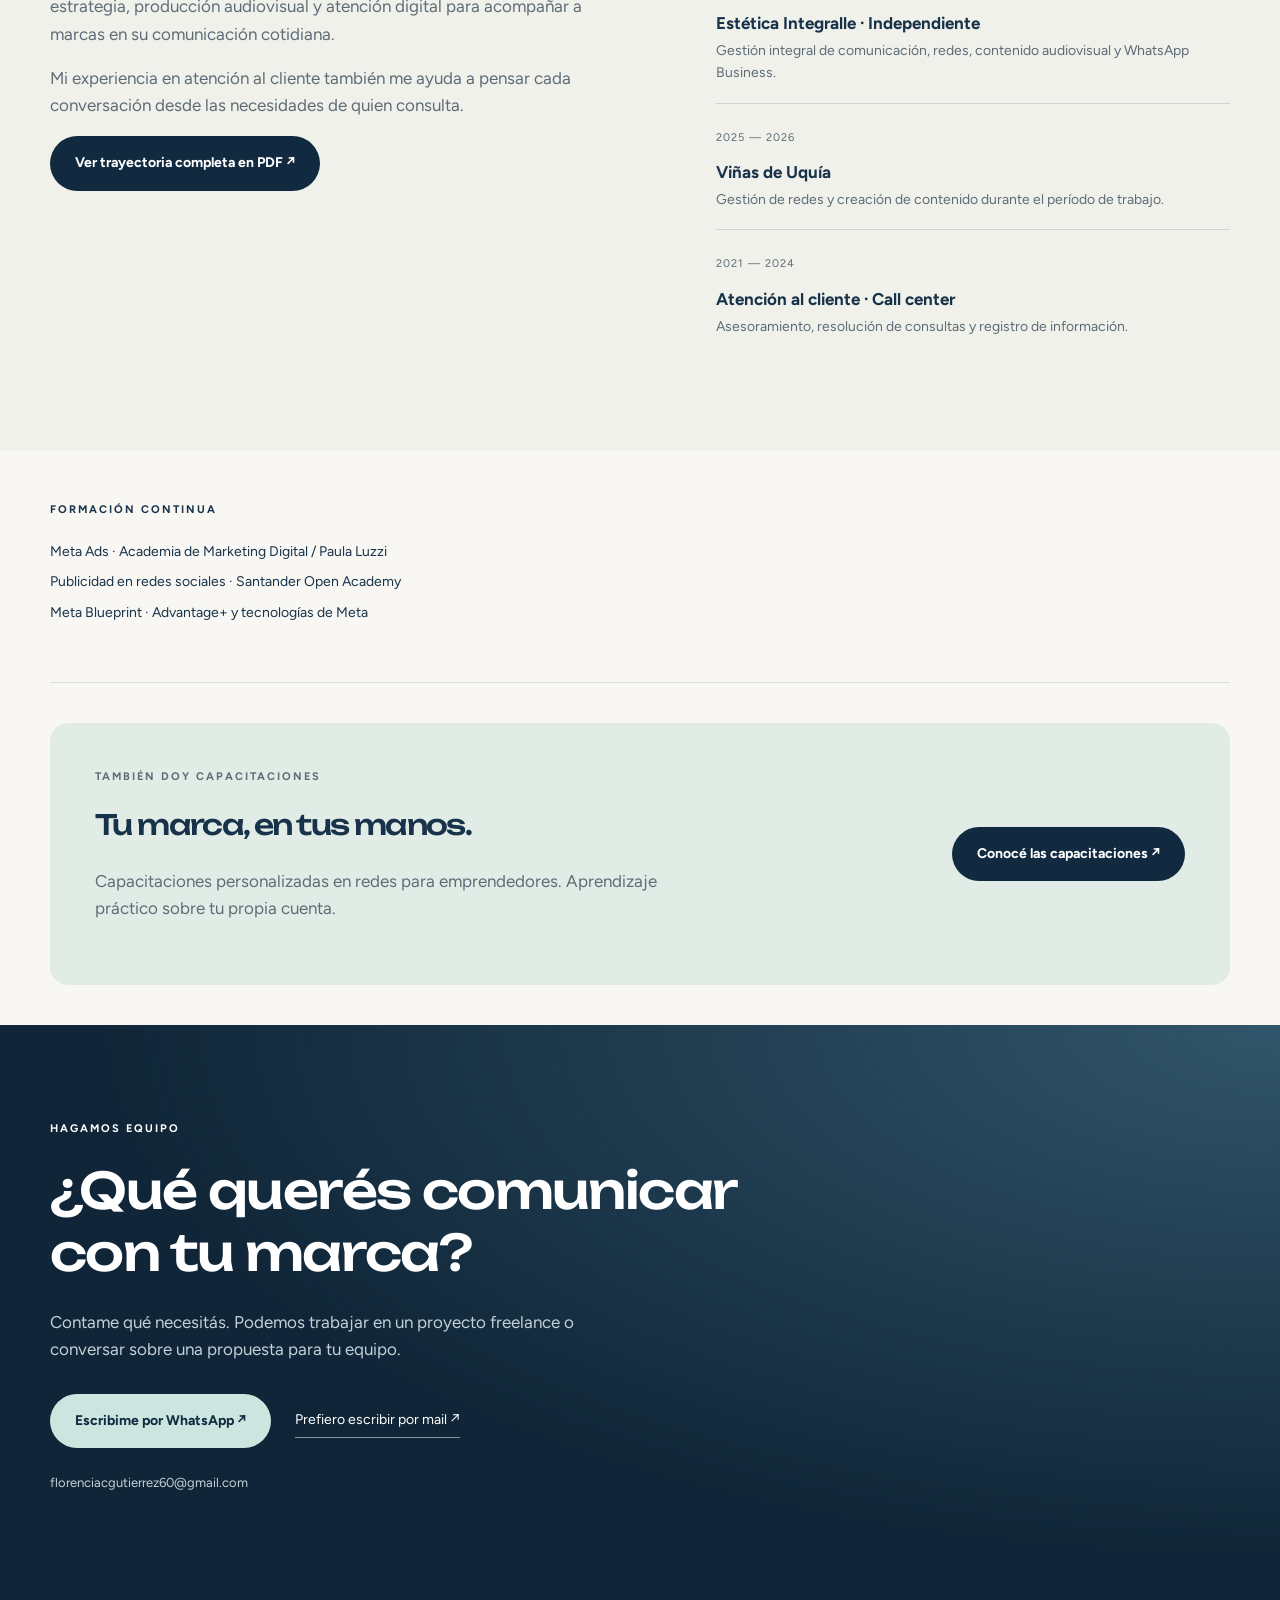
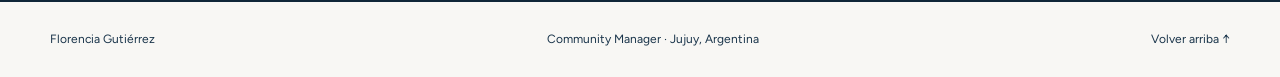
==== commit 9c7d9f16: "Renueva diseño del portfolio y suma landing pages con IA" ====
--- a/florencia/index.html
+++ b/florencia/index.html
@@ -1 +1 @@
-<!doctype html><html lang="es-AR"><head><meta charset="utf-8"><meta name="viewport" content="width=device-width,initial-scale=1"><title>Florencia Gutiérrez · Community Manager</title><meta name="description" content="Portfolio de Florencia Gutiérrez. Community management, contenido audiovisual, automatizaciones y planificación de Meta Ads."><link rel="preconnect" href="https://fonts.googleapis.com"><link rel="stylesheet" href="https://fonts.googleapis.com/css2?family=Figtree:wght@400;500;600;700;800&family=Unbounded:wght@500;600;700&display=swap"><link rel="stylesheet" href="style.css"></head><body><a class="skip" href="#trabajos">Ir al contenido</a><header><a class="logo" href="#">FG<span>Florencia Gutiérrez</span></a><nav aria-label="Principal"><a href="#trabajos">Trabajos</a><a href="#automatizaciones">Automatizaciones</a><a href="#perfil">Sobre mí</a><a class="nav-contact" href="#contacto">Hablemos ↗</a></nav></header><main><section class="hero"><div class="wrap hero-grid"><div><p class="eyebrow">COMUNICACIÓN DIGITAL · PORTFOLIO</p><h1>Contenido que conecta.<br><span>Conversaciones que avanzan.</span></h1><p class="role">Community Manager | Automatizaciones y Meta Ads</p><p class="intro">Soy Florencia. Planifico contenidos, produzco reels y diseño recorridos de atención para que tu marca comunique con claridad y acompañe mejor cada consulta.</p><div class="actions"><a class="button light" href="#trabajos">Explorá mis trabajos ↗</a><a class="text-link" href="assets/cv-florencia-gutierrez.pdf" target="_blank" rel="noopener">Ver mi CV en PDF ↓</a></div><p class="availability"><i></i> Prioridad freelance · Trabajo remoto y/o presencial</p></div><div class="hero-art" aria-label="Áreas de trabajo"><div class="art-top">ESTRATEGIA + CREATIVIDAD <span>↗</span></div><p>De una buena idea<br>a una experiencia<br><b>bien pensada.</b></p><div class="flow"><span>Contenido</span><b>↗</b><span>Consulta</span><b>↗</b><span>Conexión</span></div><div class="art-bottom">REDES SOCIALES / AUTOMATIZACIONES / CONTENIDO</div></div></div></section><div class="tools"><div class="wrap">Meta Business Suite <span>✦</span> Canva <span>✦</span> CapCut <span>✦</span> ManyChat <span>✦</span> Kommo <span>✦</span> Ads Manager</div></div><section class="wrap section" id="trabajos"><div class="section-head"><div><p class="eyebrow">01 / CONTENIDO EN ACCIÓN</p><h2>Una muestra de<br>lo que hago.</h2></div><p>Reels editados para marcas de estética, real estate y experiencias gastronómicas y vitivinícolas. Mirá cada pieza en su publicación original.</p></div><div class="result"><strong>+30.000</strong><p>reproducciones acumuladas en contenidos de las marcas gestionadas.<small>Dato informado del período de gestión. No corresponde a una sola pieza.</small></p></div><div class="filters" aria-label="Filtrar trabajos"><button class="active" data-filter="Todos" aria-pressed="true">Todos</button><button data-filter="Estética Integralle" aria-pressed="false">Estética</button><button data-filter="IP Inmobiliaria" aria-pressed="false">Inmobiliaria</button><button data-filter="Viñas de Uquía" aria-pressed="false">Viñas de Uquía</button></div><div class="reels"><a class="reel" data-brand="Estética Integralle" href="https://www.instagram.com/reel/DfLGN-CpMdk/" target="_blank" rel="noopener noreferrer"><img src="assets/reel-1.jpg" alt="Portada del reel 1 de Estética Integralle" loading="lazy"><span><small>EDICIÓN AUDIOVISUAL</small><strong>Estética Integralle</strong><em>Ver reel ↗</em></span></a><a class="reel" data-brand="Estética Integralle" href="https://www.instagram.com/reel/DZiXq7cpE6a/" target="_blank" rel="noopener noreferrer"><img src="assets/reel-2.jpg" alt="Portada del reel 2 de Estética Integralle" loading="lazy"><span><small>EDICIÓN AUDIOVISUAL</small><strong>Estética Integralle</strong><em>Ver reel ↗</em></span></a><a class="reel" data-brand="Estética Integralle" href="https://www.instagram.com/reel/DXSG198Dm6K/" target="_blank" rel="noopener noreferrer"><img src="assets/reel-3.jpg" alt="Portada del reel 3 de Estética Integralle" loading="lazy"><span><small>EDICIÓN AUDIOVISUAL</small><strong>Estética Integralle</strong><em>Ver reel ↗</em></span></a><a class="reel" data-brand="IP Inmobiliaria" href="https://www.instagram.com/reel/DfXZOHgt6v5/" target="_blank" rel="noopener noreferrer"><img src="assets/reel-4.jpg" alt="Portada del reel 4 de IP Inmobiliaria" loading="lazy"><span><small>EDICIÓN AUDIOVISUAL</small><strong>IP Inmobiliaria</strong><em>Ver reel ↗</em></span></a><a class="reel" data-brand="IP Inmobiliaria" href="https://www.instagram.com/reel/DfHmSCutlCF/" target="_blank" rel="noopener noreferrer"><img src="assets/reel-5.jpg" alt="Portada del reel 5 de IP Inmobiliaria" loading="lazy"><span><small>EDICIÓN AUDIOVISUAL</small><strong>IP Inmobiliaria</strong><em>Ver reel ↗</em></span></a><a class="reel" data-brand="Viñas de Uquía" href="https://www.instagram.com/reel/DaNv7xEy1AY/" target="_blank" rel="noopener noreferrer"><img src="assets/reel-7.jpg" alt="Portada del reel 7 de Viñas de Uquía" loading="lazy"><span><small>EDICIÓN AUDIOVISUAL</small><strong>Viñas de Uquía</strong><em>Ver reel ↗</em></span></a><a class="reel" data-brand="Viñas de Uquía" href="https://www.instagram.com/reel/DbLqu_8yj9J/" target="_blank" rel="noopener noreferrer"><img src="assets/reel-8.jpg" alt="Portada del reel 8 de Viñas de Uquía" loading="lazy"><span><small>EDICIÓN AUDIOVISUAL</small><strong>Viñas de Uquía</strong><em>Ver reel ↗</em></span></a></div></section><section class="automation" id="automatizaciones"><div class="wrap section"><div class="section-head"><div><p class="eyebrow">02 / ATENCIÓN DIGITAL</p><h2>Una consulta.<br>El siguiente paso, claro.</h2></div><p>Diseño flujos con ManyChat y Kommo para organizar consultas, presentar opciones y facilitar la derivación comercial en WhatsApp.</p></div><div class="auto-grid"><article><span class="tag">MANYCHAT · WHATSAPP</span><h3>Recorridos de atención</h3><p>Un menú inicial guía a cada persona según lo que necesita y la acompaña hacia la información relevante.</p><div class="screens"><a href="assets/automatizacion-3.jpg" target="_blank" rel="noopener"><img src="assets/automatizacion-3.jpg" loading="lazy" alt="Bot inmobiliario en WhatsApp, con nombre y logo ocultos"></a><a href="assets/automatizacion-4.jpg" target="_blank" rel="noopener"><img src="assets/automatizacion-4.jpg" loading="lazy" alt="Bot de unidades de negocio, con nombre y logo ocultos"></a></div><ol class="steps"><li>Saludo de bienvenida</li><li>Selección del motivo de consulta</li><li>Información y siguiente paso</li></ol><div class="demo-links"><a href="https://wa.me/5493884689089?text=Hola" target="_blank" rel="noopener">Probá el bot inmobiliario ↗</a><a href="https://wa.me/5493885822003?text=Hola" target="_blank" rel="noopener">Probá el bot de unidades de negocio ↗</a></div><small>Abren WhatsApp de las marcas para probar el recorrido de atención.</small></article><article><span class="tag">KOMMO · WHATSAPP</span><h3>Información para deslizar</h3><p>Plantillas comerciales con tres slides, cada una con un enlace o botón de respuesta, para presentar alternativas dentro de la conversación.</p><a class="commercial-shot" href="assets/automatizacion-6.jpg" target="_blank" rel="noopener"><img src="assets/automatizacion-6.jpg" loading="lazy" alt="Carrusel comercial en WhatsApp, con identidad de la marca oculta"></a><div class="carousel-demo" aria-label="Esquema ilustrativo de un carrusel comercial"><div><b>01</b><span>Presentación</span></div><div><b>02</b><span>Opciones</span></div><div><b>03</b><span>Consulta</span></div></div><small>Captura anonimizada y esquema de la estructura. Tocá la imagen para ampliarla.</small></article></div></div></section><section class="wrap section" id="meta"><div class="section-head"><div><p class="eyebrow">03 / META ADS</p><h2>Antes de anunciar,<br>hay una estrategia.</h2></div><p>Trabajo en la configuración y preparación de campañas. Los proyectos de esta área están en etapa de planificación, todavía sin lanzamiento.</p></div><div class="plan"><article><span>01</span><h3>Objetivo y audiencia</h3><p>Definir qué se busca lograr, a quién hablarle y cómo segmentar.</p></article><article><span>02</span><h3>Creatividad y estructura</h3><p>Preparar mensajes, piezas, ubicaciones, presupuesto y duración.</p></article><article><span>03</span><h3>Plan de medición</h3><p>Según el objetivo: CPM, CPC, CTR y costo por mensaje para evaluar y ajustar después del lanzamiento.</p></article></div></section><section class="about" id="perfil"><div class="wrap section about-grid"><div><p class="eyebrow">04 / SOBRE MÍ</p><h2>Comunicación con criterio.<br>Creatividad con propósito.</h2><p>Soy Community Manager y estudiante avanzada de Comunicación Social en la Facultad de Humanidades y Ciencias Sociales. Combino estrategia, producción audiovisual y atención digital para acompañar a marcas en su comunicación cotidiana.</p><p>Mi experiencia en atención al cliente también me ayuda a pensar cada conversación desde las necesidades de quien consulta.</p><a class="button dark" href="assets/cv-florencia-gutierrez.pdf" target="_blank" rel="noopener">Ver trayectoria completa en PDF ↗</a></div><div><h3>Experiencia</h3><div class="experience"><span>2025 — Actualidad</span><h4>IP Inmobiliaria</h4><p>Planificación, producción de contenido, gestión de consultas y automatizaciones.</p><h4>Muskuy · ECA Contadores</h4><p>Community management. Desarrollo de chatbot para Muskuy.</p></div><div class="experience"><span>2025 — Actualidad</span><h4>Estética Integralle · Independiente</h4><p>Gestión integral de comunicación, redes, contenido audiovisual y WhatsApp Business.</p></div><div class="experience"><span>2025 — 2026</span><h4>Viñas de Uquía</h4><p>Gestión de redes y creación de contenido durante el período de trabajo.</p></div><div class="experience"><span>2021 — 2024</span><h4>Atención al cliente · Call center</h4><p>Asesoramiento, resolución de consultas y registro de información.</p></div></div></div></section><section class="wrap credentials"><p class="eyebrow">FORMACIÓN CONTINUA</p><p>Meta Ads · Academia de Marketing Digital / Paula Luzzi</p><p>Publicidad en redes sociales · Santander Open Academy</p><p>Meta Blueprint · Advantage+ y tecnologías de Meta</p></section><section class="wrap training"><div><p class="eyebrow">TAMBIÉN DOY CAPACITACIONES</p><h2>Tu marca, en tus manos.</h2><p>Capacitaciones personalizadas en redes para emprendedores. Aprendizaje práctico sobre tu propia cuenta.</p></div><a class="button dark" href="https://florenciacgutierrez60-hash.github.io/capacitacion-en-redes/" target="_blank" rel="noopener">Conocé las capacitaciones ↗</a></section><section class="contact" id="contacto"><div class="wrap section"><p class="eyebrow">HAGAMOS EQUIPO</p><h2>¿Qué querés comunicar<br>con tu marca?</h2><p>Contame qué necesitás. Podemos trabajar en un proyecto freelance o conversar sobre una propuesta para tu equipo.</p><div class="actions"><a class="button light" href="https://wa.me/5493884048799?text=Hola%20Flor%2C%20vi%20tu%20portfolio%20y%20me%20gustar%C3%ADa%20conversar%20sobre%20un%20proyecto." target="_blank" rel="noopener">Escribime por WhatsApp ↗</a><a class="text-link" href="mailto:florenciacgutierrez60@gmail.com">Prefiero escribir por mail ↗</a></div><p class="email">florenciacgutierrez60@gmail.com</p></div></section></main><footer class="wrap"><span>Florencia Gutiérrez</span><span>Community Manager · Jujuy, Argentina</span><a href="#">Volver arriba ↑</a></footer><script src="script.js"></script></body></html>+<!doctype html><html lang="es-AR"><head><meta charset="utf-8"><meta name="viewport" content="width=device-width,initial-scale=1"><title>Florencia Gutiérrez · Community Manager</title><meta name="description" content="Portfolio de Florencia Gutiérrez. Community management, contenido audiovisual, automatizaciones y planificación de Meta Ads."><link rel="preconnect" href="https://fonts.googleapis.com"><link rel="stylesheet" href="https://fonts.googleapis.com/css2?family=Figtree:wght@400;500;600;700;800&family=Unbounded:wght@500;600;700&display=swap"><link rel="stylesheet" href="style.css?v=2"></head><body><a class="skip" href="#trabajos">Ir al contenido</a><header><a class="logo" href="#">FG<span>Florencia Gutiérrez</span></a><nav aria-label="Principal"><a href="#servicios">Servicios</a><a href="#trabajos">Trabajos</a><a href="#automatizaciones">Automatizaciones</a><a href="#perfil">Sobre mí</a><a class="nav-contact" href="#contacto">Hablemos ↗</a></nav></header><main><section class="hero"><div class="wrap hero-grid"><div><p class="eyebrow">COMUNICACIÓN DIGITAL · PORTFOLIO</p><h1>Contenido que conecta.<br><span>Conversaciones que avanzan.</span></h1><p class="role">Community Manager | Automatizaciones y Meta Ads</p><p class="intro">Soy Florencia. Conecto contenido, automatizaciones y landing pages con IA para que tu marca se vea mejor, atienda con claridad y simplifique su trabajo de todos los días.</p><div class="actions"><a class="button light" href="#trabajos">Explorá mis trabajos ↗</a><a class="text-link" href="assets/cv-florencia-gutierrez.pdf" target="_blank" rel="noopener">Ver mi CV en PDF ↓</a></div><p class="availability"><i></i> Prioridad freelance · Trabajo remoto y/o presencial</p></div><div class="hero-art" aria-label="Selección de contenido y servicios"><div class="showcase-label"><span class="live-dot"></span> IDEAS QUE TOMAN FORMA <span>↗</span></div><div class="hero-covers"><img src="assets/reel-1.jpg" alt="Contenido de belleza para Estética Integralle"><img src="assets/reel-4.jpg" alt="Contenido de propiedades para IP Inmobiliaria"><img src="assets/reel-8.jpg" alt="Contenido para Viñas de Uquía"></div><div class="floating-note"><span>✦</span><div>Creatividad + tecnología<small>Una experiencia pensada para tu marca.</small></div></div><div class="showcase-foot"><span>CONTENIDO</span><span>AUTOMATIZACIONES</span><span>WEB + IA</span></div></div></div></section><div class="tools"><div class="wrap">Meta Business Suite <span>✦</span> Canva <span>✦</span> CapCut <span>✦</span> ManyChat <span>✦</span> Kommo <span>✦</span> Ads Manager</div></div><section class="wrap section services" id="servicios"><div class="section-head"><div><p class="eyebrow">ESTRATEGIA, DISEÑO Y TECNOLOGÍA</p><h2>Tu presencia digital,<br><span>mejor conectada.</span></h2></div><p>Desde el primer contenido hasta la consulta: herramientas que trabajan juntas para simplificar tu día.</p></div><div class="service-grid"><a href="#trabajos" class="service-tile"><span class="service-icon">↗</span><small>01 / CONTENIDO</small><h3>Una marca<br>que se hace ver.</h3><p>Gestión de redes, planificación, diseño y edición de reels con una identidad coherente.</p><b>Explorá mis trabajos ↗</b></a><a href="#automatizaciones" class="service-tile"><span class="service-icon">⌘</span><small>02 / AUTOMATIZACIONES</small><h3>Consultas con<br>un camino claro.</h3><p>Bots y recorridos en WhatsApp con ManyChat y Kommo para organizar la atención.</p><b>Mirá cómo funcionan ↗</b></a><a href="#landing-pages" class="service-tile featured"><span class="service-icon">✦</span><small>03 / LANDING PAGES + IA</small><h3>Tu web también<br>trabaja con vos.</h3><p>Páginas que presentan tu propuesta y conectan las consultas con tus canales de atención.</p><b>Conocé el servicio ↗</b></a></div></section><section class="wrap section" id="trabajos"><div class="section-head"><div><p class="eyebrow">01 / CONTENIDO EN ACCIÓN</p><h2>Una muestra de<br>lo que hago.</h2></div><p>Reels editados para marcas de estética, real estate y experiencias gastronómicas y vitivinícolas. Mirá cada pieza en su publicación original.</p></div><div class="result"><strong>+30.000</strong><p>reproducciones acumuladas en contenidos de las marcas gestionadas.<small>Dato informado del período de gestión. No corresponde a una sola pieza.</small></p></div><div class="filters" aria-label="Filtrar trabajos"><button class="active" data-filter="Todos" aria-pressed="true">Todos</button><button data-filter="Estética Integralle" aria-pressed="false">Estética</button><button data-filter="IP Inmobiliaria" aria-pressed="false">Inmobiliaria</button><button data-filter="Viñas de Uquía" aria-pressed="false">Viñas de Uquía</button></div><div class="reels"><a class="reel" data-brand="Estética Integralle" href="https://www.instagram.com/reel/DfLGN-CpMdk/" target="_blank" rel="noopener noreferrer"><img src="assets/reel-1.jpg" alt="Portada del reel 1 de Estética Integralle" loading="lazy"><span><small>EDICIÓN AUDIOVISUAL</small><strong>Estética Integralle</strong><em>Ver reel ↗</em></span></a><a class="reel" data-brand="Estética Integralle" href="https://www.instagram.com/reel/DZiXq7cpE6a/" target="_blank" rel="noopener noreferrer"><img src="assets/reel-2.jpg" alt="Portada del reel 2 de Estética Integralle" loading="lazy"><span><small>EDICIÓN AUDIOVISUAL</small><strong>Estética Integralle</strong><em>Ver reel ↗</em></span></a><a class="reel" data-brand="Estética Integralle" href="https://www.instagram.com/reel/DXSG198Dm6K/" target="_blank" rel="noopener noreferrer"><img src="assets/reel-3.jpg" alt="Portada del reel 3 de Estética Integralle" loading="lazy"><span><small>EDICIÓN AUDIOVISUAL</small><strong>Estética Integralle</strong><em>Ver reel ↗</em></span></a><a class="reel" data-brand="IP Inmobiliaria" href="https://www.instagram.com/reel/DfXZOHgt6v5/" target="_blank" rel="noopener noreferrer"><img src="assets/reel-4.jpg" alt="Portada del reel 4 de IP Inmobiliaria" loading="lazy"><span><small>EDICIÓN AUDIOVISUAL</small><strong>IP Inmobiliaria</strong><em>Ver reel ↗</em></span></a><a class="reel" data-brand="IP Inmobiliaria" href="https://www.instagram.com/reel/DfHmSCutlCF/" target="_blank" rel="noopener noreferrer"><img src="assets/reel-5.jpg" alt="Portada del reel 5 de IP Inmobiliaria" loading="lazy"><span><small>EDICIÓN AUDIOVISUAL</small><strong>IP Inmobiliaria</strong><em>Ver reel ↗</em></span></a><a class="reel" data-brand="Viñas de Uquía" href="https://www.instagram.com/reel/DaNv7xEy1AY/" target="_blank" rel="noopener noreferrer"><img src="assets/reel-7.jpg" alt="Portada del reel 7 de Viñas de Uquía" loading="lazy"><span><small>EDICIÓN AUDIOVISUAL</small><strong>Viñas de Uquía</strong><em>Ver reel ↗</em></span></a><a class="reel" data-brand="Viñas de Uquía" href="https://www.instagram.com/reel/DbLqu_8yj9J/" target="_blank" rel="noopener noreferrer"><img src="assets/reel-8.jpg" alt="Portada del reel 8 de Viñas de Uquía" loading="lazy"><span><small>EDICIÓN AUDIOVISUAL</small><strong>Viñas de Uquía</strong><em>Ver reel ↗</em></span></a></div></section><section class="automation" id="automatizaciones"><div class="wrap section"><div class="section-head"><div><p class="eyebrow">02 / ATENCIÓN DIGITAL</p><h2>Automatizaciones que ordenan consultas<br>y facilitan la atención.</h2></div><p>Diseño flujos con ManyChat y Kommo para organizar consultas, presentar opciones y facilitar la derivación comercial en WhatsApp.</p></div><div class="auto-grid"><article><span class="tag">MANYCHAT · WHATSAPP</span><h3>Recorridos de atención</h3><p>Un menú inicial guía a cada persona según lo que necesita y la acompaña hacia la información relevante.</p><div class="screens"><a href="assets/automatizacion-3.jpg" target="_blank" rel="noopener"><img src="assets/automatizacion-3.jpg" loading="lazy" alt="Bot inmobiliario en WhatsApp, con nombre y logo ocultos"></a><a href="assets/automatizacion-4.jpg" target="_blank" rel="noopener"><img src="assets/automatizacion-4.jpg" loading="lazy" alt="Bot de unidades de negocio, con nombre y logo ocultos"></a></div><ol class="steps"><li>Saludo de bienvenida</li><li>Selección del motivo de consulta</li><li>Información y siguiente paso</li></ol><div class="demo-links"><a href="https://wa.me/5493884689089?text=Hola" target="_blank" rel="noopener">Probá el bot inmobiliario ↗</a><a href="https://wa.me/5493885822003?text=Hola" target="_blank" rel="noopener">Probá el bot de unidades de negocio ↗</a></div><small>Abren WhatsApp de las marcas para probar el recorrido de atención.</small></article><article><span class="tag">KOMMO · WHATSAPP</span><h3>Información para deslizar</h3><p>Plantillas comerciales con tres slides, cada una con un enlace o botón de respuesta, para presentar alternativas dentro de la conversación.</p><a aria-label="Ampliar captura del carrusel comercial" class="commercial-shot" href="assets/automatizacion-6.jpg" target="_blank" rel="noopener"><img src="assets/automatizacion-6.jpg" loading="lazy" alt="Carrusel comercial en WhatsApp, con identidad de la marca oculta"></a><div class="carousel-demo" aria-label="Esquema ilustrativo de un carrusel comercial"><div><b>01</b><span>Presentación</span></div><div><b>02</b><span>Opciones</span></div><div><b>03</b><span>Consulta</span></div></div><small>Captura anonimizada y esquema de la estructura. Tocá la imagen para verla completa y ampliarla.</small></article></div></div></section><section class="wrap section" id="meta"><div class="section-head"><div><p class="eyebrow">03 / META ADS</p><h2>Antes de anunciar,<br>hay una estrategia.</h2></div><p>Planifico y configuro campañas a partir de los objetivos de tu marca: públicos, mensajes, presupuesto y métricas para tomar decisiones con criterio.</p></div><div class="plan"><article><span>01</span><h3>Objetivo y audiencia</h3><p>Definir qué se busca lograr, a quién hablarle y cómo segmentar.</p></article><article><span>02</span><h3>Creatividad y estructura</h3><p>Preparar mensajes, piezas, ubicaciones, presupuesto y duración.</p></article><article><span>03</span><h3>Plan de medición</h3><p>Según el objetivo: CPM, CPC, CTR y costo por mensaje para evaluar y ajustar después del lanzamiento.</p></article></div></section><section class="web-section" id="landing-pages"><div class="wrap section web-grid"><div><p class="eyebrow">LANDING PAGES CON INTELIGENCIA ARTIFICIAL</p><h2>Una web que muestra<br>lo que hacés.<br><span>Y te hace el día más simple.</span></h2><p>Creo landing pages con apoyo de IA para presentar tu marca, tus servicios o tus capacitaciones en un solo lugar, con un diseño pensado para celular.</p><p>Podemos conectar la página con WhatsApp y tus flujos de atención para orientar consultas y reducir tareas repetitivas.</p><ul class="web-list"><li>Diseño alineado con la identidad de tu marca</li><li>Servicios, portfolio y llamados a la acción claros</li><li>Formularios que preparan la consulta para WhatsApp</li><li>Conexión con bots y automatizaciones según tu proyecto</li></ul><a class="button light" href="https://wa.me/5493884048799?text=Hola%20Flor%2C%20quiero%20consultarte%20por%20una%20landing%20page%20para%20mi%20marca." target="_blank" rel="noopener">Quiero una landing para mi marca ↗</a></div><div class="browser-mock"><div class="browser-bar"><i></i><i></i><i></i><span>tu-marca / tu propuesta</span></div><div class="mock-body"><span class="mock-brand">TU MARCA ↗</span><h3>Todo lo que hacés.<br>En un solo lugar.</h3><div class="mock-line"></div><div class="mock-line short"></div><div class="mock-button">Conocé mis servicios ↗</div><div class="mock-blocks"><div>01<br>Propuesta</div><div>02<br>Servicios</div><div>03<br>Contacto</div></div></div><div class="mock-connection">Landing page <span>→</span> WhatsApp <span>→</span> Atención</div><a href="https://florenciacgutierrez60-hash.github.io/capacitacion-en-redes/" target="_blank" rel="noopener" class="web-example">Mirá una web que creé: capacitaciones ↗</a></div></div></section><section class="about" id="perfil"><div class="wrap section about-grid"><div><p class="eyebrow">04 / SOBRE MÍ</p><h2>Comunicación con criterio.<br>Creatividad con propósito.</h2><p>Soy Community Manager y estudiante avanzada de Comunicación Social en la Facultad de Humanidades y Ciencias Sociales. Combino estrategia, producción audiovisual y atención digital para acompañar a marcas en su comunicación cotidiana.</p><p>Mi experiencia en atención al cliente también me ayuda a pensar cada conversación desde las necesidades de quien consulta.</p><a class="button dark" href="assets/cv-florencia-gutierrez.pdf" target="_blank" rel="noopener">Ver trayectoria completa en PDF ↗</a></div><div><h3>Experiencia</h3><div class="experience"><span>2025 — Actualidad</span><h4>IP Inmobiliaria</h4><p>Planificación, producción de contenido, gestión de consultas y automatizaciones.</p><h4>Muskuy · ECA Contadores</h4><p>Community management. Desarrollo de chatbot para Muskuy.</p></div><div class="experience"><span>2025 — Actualidad</span><h4>Estética Integralle · Independiente</h4><p>Gestión integral de comunicación, redes, contenido audiovisual y WhatsApp Business.</p></div><div class="experience"><span>2025 — 2026</span><h4>Viñas de Uquía</h4><p>Gestión de redes y creación de contenido durante el período de trabajo.</p></div><div class="experience"><span>2021 — 2024</span><h4>Atención al cliente · Call center</h4><p>Asesoramiento, resolución de consultas y registro de información.</p></div></div></div></section><section class="wrap credentials"><p class="eyebrow">FORMACIÓN CONTINUA</p><p>Meta Ads · Academia de Marketing Digital / Paula Luzzi</p><p>Publicidad en redes sociales · Santander Open Academy</p><p>Meta Blueprint · Advantage+ y tecnologías de Meta</p></section><section class="wrap training"><div><p class="eyebrow">TAMBIÉN DOY CAPACITACIONES</p><h2>Tu marca, en tus manos.</h2><p>Capacitaciones personalizadas en redes para emprendedores. Aprendizaje práctico sobre tu propia cuenta.</p></div><a class="button dark" href="https://florenciacgutierrez60-hash.github.io/capacitacion-en-redes/" target="_blank" rel="noopener">Conocé las capacitaciones ↗</a></section><section class="contact" id="contacto"><div class="wrap section"><p class="eyebrow">HAGAMOS EQUIPO</p><h2>¿Qué querés comunicar<br>con tu marca?</h2><p>Contame qué necesitás. Podemos trabajar en un proyecto freelance o conversar sobre una propuesta para tu equipo.</p><div class="actions"><a class="button light" href="https://wa.me/5493884048799?text=Hola%20Flor%2C%20vi%20tu%20portfolio%20y%20me%20gustar%C3%ADa%20conversar%20sobre%20un%20proyecto." target="_blank" rel="noopener">Escribime por WhatsApp ↗</a><a class="text-link" href="mailto:florenciacgutierrez60@gmail.com">Prefiero escribir por mail ↗</a></div><p class="email">florenciacgutierrez60@gmail.com</p></div></section></main><footer class="wrap"><span>Florencia Gutiérrez</span><span>Community Manager · Jujuy, Argentina</span><a href="#">Volver arriba ↑</a></footer><dialog class="image-viewer" aria-label="Captura ampliada"><button class="close-viewer" aria-label="Cerrar imagen">Cerrar ×</button><img alt=""><p>Podés desplazarte para recorrer la captura completa.</p></dialog><script src="script.js?v=2"></script></body></html>
--- a/florencia/style.css
+++ b/florencia/style.css
@@ -1,3 +1,5 @@
 :root{--ink:#172b3c;--muted:#5e6c76;--paper:#f7f7f3;--deep:#102638;--blue:#c1d7e3;--line:#d6dfdf}*{box-sizing:border-box}html{scroll-behavior:smooth;scroll-padding-top:90px}body{margin:0;background:var(--paper);color:var(--ink);font:17px/1.6 Figtree,Arial,sans-serif}a{color:inherit;text-decoration:none}button{font:inherit}a:focus-visible,button:focus-visible{outline:3px solid #3983aa;outline-offset:5px}.wrap,header{width:min(1180px,calc(100% - 80px));margin:auto}header{display:flex;align-items:center;justify-content:space-between;padding:24px 0}.logo{display:flex;align-items:center;gap:14px;font-size:25px;font-weight:800;letter-spacing:-1px}.logo span{font-size:14px;letter-spacing:0;font-weight:600}nav{display:flex;align-items:center;gap:30px;font-size:14px}.nav-contact{border-bottom:1px solid;padding:6px 0}.hero{background:var(--deep);color:#fff;padding:85px 0 70px}.hero-grid{display:grid;grid-template-columns:1.5fr 1fr;gap:70px;align-items:center}.eyebrow{font-size:11px;font-weight:700;letter-spacing:2px;margin:0 0 22px}h1,h2{font-family:Unbounded,Arial,sans-serif;font-weight:500;letter-spacing:-1.6px;line-height:1.24;margin:0 0 26px}h1{font-size:clamp(33px,3.7vw,50px)}h1 span{color:var(--blue)}h2{font-size:clamp(27px,3vw,38px)}h3{font-size:24px;line-height:1.3;letter-spacing:-.5px}h4{margin:10px 0 3px}.role{font-size:16px;color:#d5e4eb}.intro{max-width:560px;color:#c2cdd6;font-size:18px}.actions{display:flex;gap:24px;align-items:center;flex-wrap:wrap;margin-top:30px}.button{display:inline-block;padding:14px 22px;border-radius:5px;font-weight:700;font-size:14px}.light{background:#d7e6ec;color:var(--deep)}.dark{background:var(--deep);color:white}.text-link{font-size:14px;border-bottom:1px solid #83949d;padding:5px 0}.availability{font-size:12px;color:#afc0cb;margin-top:30px}.availability i{display:inline-block;width:7px;height:7px;background:#a8c3b5;border-radius:50%;margin-right:8px}.hero-art{background:#c6d8dc;color:var(--deep);padding:30px;transform:rotate(3deg);box-shadow:12px 12px 0 #243e50;border-radius:4px}.art-top,.art-bottom{font-size:9px;letter-spacing:1.4px;border-bottom:1px solid #98afb6;padding-bottom:20px}.art-top span{float:right;font-size:25px;line-height:1}.hero-art p{font-size:30px;line-height:1.3;letter-spacing:-1px;margin:30px 0}.hero-art b{font-weight:800}.flow{display:flex;align-items:center;justify-content:space-between;gap:6px;font-size:11px;padding:25px 0}.flow span{background:#e7eff0;padding:9px}.art-bottom{border-bottom:0;border-top:1px solid #98afb6;padding:22px 0 0;font-size:8px}.tools{border-bottom:1px solid var(--line);padding:20px 0;font-size:13px}.tools .wrap{display:flex;align-items:center;justify-content:space-between;gap:15px;flex-wrap:wrap}.tools span{color:#8ca3af}.section{padding-top:95px;padding-bottom:95px}.section-head{display:flex;justify-content:space-between;gap:70px;align-items:end;margin-bottom:35px}.section-head>p{max-width:420px;color:var(--muted);margin-bottom:26px}.result{display:flex;align-items:center;gap:30px;border-top:1px solid var(--line);border-bottom:1px solid var(--line);padding:20px 0;margin:15px 0 36px}.result strong{font-size:40px;letter-spacing:-2px}.result p{font-size:14px;margin:0}.result small{display:block;color:var(--muted);font-size:11px}small{font-size:12px;color:var(--muted);line-height:1.5}.filters{display:flex;gap:10px;flex-wrap:wrap;margin-bottom:25px}.filters button{cursor:pointer;border:1px solid var(--line);background:transparent;border-radius:30px;padding:8px 17px;font-size:13px;color:var(--ink)}.filters .active{background:var(--deep);color:white;border-color:var(--deep)}.reels{display:grid;grid-template-columns:repeat(4,1fr);gap:22px}.reel{position:relative;overflow:hidden;border-radius:6px;background:#233a49;aspect-ratio:9/15;display:block}.reel img{width:100%;height:100%;object-fit:cover;transition:transform .3s}.reel:hover img{transform:scale(1.04)}.reel span{position:absolute;inset:auto 0 0;padding:50px 17px 18px;background:linear-gradient(transparent,#081c2bf0);color:white}.reel strong,.reel small,.reel em{display:block}.reel small{font-size:8px;letter-spacing:1px;color:#d5e0e7}.reel strong{font-size:17px}.reel em{font-style:normal;font-size:12px;margin-top:5px}.reel[hidden]{display:none}.automation{background:#e9eeed}.auto-grid{display:grid;grid-template-columns:1fr 1fr;gap:25px}.auto-grid article{padding:35px;background:var(--paper);border:1px solid var(--line);border-radius:6px}.tag{font-size:10px;letter-spacing:1.4px}.auto-grid article>p,.plan p,.about p,.training p{color:var(--muted)}.steps{padding-left:25px;font-size:14px}.steps li{padding:7px}.demo-links{display:flex;flex-direction:column;gap:10px;font-size:13px;margin:24px 0 12px}.demo-links a{border-bottom:1px solid var(--line);padding-bottom:8px;font-weight:700}.carousel-demo{display:flex;gap:8px;margin:28px 0}.carousel-demo div{flex:1;background:#dbe5e6;padding:15px 10px;min-height:115px;border-radius:4px}.carousel-demo b{display:block;font-size:28px;color:#75929d}.carousel-demo span{font-size:11px}.plan{display:grid;grid-template-columns:repeat(3,1fr);gap:40px}.plan article{border-top:1px solid #96acb8;padding-top:24px}.plan article>span{font-size:12px;color:var(--muted)}.plan h3{font-size:20px}.plan p{font-size:15px}.about{background:#edf0ef}.about-grid{display:grid;grid-template-columns:1.1fr 1fr;gap:100px}.about-grid>div>p{max-width:540px}.experience{border-top:1px solid #cbd4d6;padding:18px 0}.experience span{font-size:11px;letter-spacing:1px;color:var(--muted)}.experience p{font-size:14px;margin:0}.credentials{padding-top:50px;padding-bottom:50px;border-bottom:1px solid var(--line)}.credentials p:not(.eyebrow){font-size:14px;margin:8px 0}.training{padding-top:70px;padding-bottom:70px;display:flex;align-items:center;justify-content:space-between;gap:50px}.training h2{font-size:28px}.training p{max-width:620px}.training .button{white-space:nowrap}.contact{background:var(--deep);color:#fff}.contact h2{font-size:clamp(30px,4vw,50px)}.contact .section>p:not(.eyebrow){max-width:580px;color:#c4d0d7}.contact .email{font-size:13px;margin-top:25px}footer{display:flex;justify-content:space-between;padding:28px 0;gap:20px;font-size:12px}.skip{position:absolute;top:-100px}.skip:focus{top:10px;background:white;z-index:10;padding:10px}@media(max-width:950px){.hero-grid{gap:35px;grid-template-columns:1.3fr 1fr}.hero-art{padding:22px}.hero-art p{font-size:25px}.flow{flex-wrap:wrap}.about-grid{gap:40px}.reels{gap:14px}.section-head{gap:40px}.logo span{display:none}}@media(max-width:700px){.wrap,header{width:calc(100% - 36px)}header{padding:18px 0}nav{gap:17px;font-size:12px}nav a:nth-child(2),nav a:nth-child(3){display:none}.hero{padding:55px 0}.hero-grid,.about-grid,.auto-grid{grid-template-columns:1fr}.hero-art{max-width:380px;margin:20px 12px 5px;transform:rotate(2deg)}.hero-art p{font-size:30px}.flow{justify-content:start;gap:14px}.tools .wrap{justify-content:center;font-size:11px}.section{padding-top:60px;padding-bottom:60px}.section-head{display:block;margin-bottom:25px}.section-head>p{max-width:100%}.reels{grid-template-columns:repeat(2,1fr)}.reel span{padding:40px 12px 13px}.reel strong{font-size:14px}.reel small{font-size:7px}.result{gap:18px}.result strong{font-size:31px}.result p{font-size:12px}.result small{font-size:10px}.plan{grid-template-columns:1fr;gap:24px}.plan h3{margin:10px 0}.auto-grid article{padding:25px}.training{display:block}.training .button{margin-top:15px}footer{flex-wrap:wrap}h1{letter-spacing:-1px}.contact .email{overflow-wrap:anywhere}}@media(prefers-reduced-motion:reduce){html{scroll-behavior:auto}*{transition:none!important}}
 
 .screens{display:grid;grid-template-columns:1fr 1fr;gap:12px;margin:25px 0}.screens img{display:block;width:100%;height:270px;object-fit:cover;object-position:top;border-radius:8px}.commercial-shot{display:block;max-width:260px;margin:24px auto}.commercial-shot img{display:block;width:100%;max-height:350px;object-fit:cover;object-position:top;border-radius:8px}
+/* Portfolio visual refresh */
+:root{--paper:#f8f7f4;--deep:#112a40;--blue:#a7cfda;--ink:#183349;--line:#d9e0e3}body{background:var(--paper)}header{padding:22px 0}.logo{color:#234860}nav{gap:24px}.hero{position:relative;overflow:hidden;background:radial-gradient(ellipse at 90% 10%,#32576c 0,transparent 52%),#102638;padding:95px 0 80px}.hero:after{content:'';position:absolute;width:550px;height:550px;border:1px solid #a7cfda1f;border-radius:50%;right:-180px;top:-180px;pointer-events:none}.hero-grid{grid-template-columns:1.2fr 1fr;gap:60px}.hero h1{font-size:clamp(36px,4vw,55px);line-height:1.18;letter-spacing:-2px}.hero h1 span{color:#accfd7}.hero .eyebrow{color:#a7cfda}.hero .intro{font-size:18px;line-height:1.7}.button{border-radius:50px;padding:16px 25px;transition:transform .2s,box-shadow .2s}.button:hover{transform:translateY(-3px);box-shadow:0 10px 25px #0d243320}.light{background:#cce6df}.hero-art{position:relative;transform:none;background:transparent;padding:0;box-shadow:none;color:white;min-width:0;z-index:1}.showcase-label{display:flex;align-items:center;gap:9px;font-size:10px;letter-spacing:1.8px;color:#d5e4e9;margin-bottom:26px}.showcase-label>span:last-child{margin-left:auto;font-size:23px}.live-dot{height:7px;width:7px;background:#b5d9c9;border-radius:50%}.hero-covers{display:flex;align-items:center;justify-content:center;gap:0;padding:15px 8px 35px}.hero-covers img{width:36%;aspect-ratio:9/15;object-fit:cover;border-radius:13px;border:5px solid #edf3f0;box-shadow:0 20px 35px #0004}.hero-covers img:first-child{transform:rotate(-11deg) translateY(14px);z-index:1}.hero-covers img:nth-child(2){transform:translateY(-10px);z-index:2}.hero-covers img:last-child{transform:rotate(11deg) translateY(14px);z-index:1}.floating-note{display:flex;align-items:center;gap:14px;background:#f6f7f1;color:var(--deep);padding:17px 22px;border-radius:10px;position:relative;z-index:3;margin:-7px auto 26px;width:max-content;max-width:100%;box-shadow:0 15px 40px #0002;font-size:15px;font-weight:700;transform:rotate(-3deg)}.floating-note>span{font-size:30px;color:#46786e}.floating-note small{display:block;font-size:10px;font-weight:400;margin-top:3px}.showcase-foot{display:flex;justify-content:center;gap:18px;font-size:8px;letter-spacing:1px;color:#b2cad6}.tools{background:#e9efed;border:0}.services{padding-bottom:25px}.services .section-head h2 span{color:#54817f}.service-grid{display:grid;grid-template-columns:repeat(3,1fr);gap:20px}.service-tile{display:flex;flex-direction:column;position:relative;background:#edecea;padding:30px;border-radius:16px;border:1px solid #e0e2df;transition:transform .2s,box-shadow .2s}.service-tile:hover{transform:translateY(-6px);box-shadow:0 18px 35px #19374812}.service-icon{width:50px;height:50px;border-radius:50%;display:grid;place-items:center;background:#d8e3e1;font-size:25px;margin-bottom:36px}.service-tile small{font-size:9px;letter-spacing:1.3px}.service-tile h3{font-size:27px;margin:14px 0}.service-tile p{font-size:15px;color:var(--muted);margin-top:0}.service-tile>b{font-size:12px;margin-top:auto;padding-top:25px}.featured{background:#dce9e5;border-color:#c3d6ce}.featured .service-icon{background:#b8d0c4}.result{background:#e7eeeb;padding:25px 30px;border:0;border-radius:12px}.result strong{color:#355f62}.reels{gap:22px}.reel{border-radius:14px;box-shadow:0 8px 22px #152d3810}.reel:hover{box-shadow:0 15px 30px #152d3826}.reel span{padding-top:65px}.automation{background:#e7edec}.automation .auto-grid article{border-radius:18px;border:0;box-shadow:0 10px 35px #14333d05}.auto-grid h3{font-size:28px}.auto-grid .tag{color:#527777}.screens{gap:15px;align-items:start}.screens a{padding:5px;background:#fff;border:1px solid var(--line);border-radius:13px;display:block;position:relative;cursor:zoom-in}.screens a:after,.commercial-shot:after{content:'Ampliar ↗';display:block;text-align:center;font-size:11px;padding:9px;color:var(--ink);font-weight:700}.screens img{height:auto;max-height:none;width:100%;object-fit:contain;border-radius:9px}.commercial-shot{max-width:230px;background:#fff;padding:6px;border:1px solid var(--line);border-radius:12px;cursor:zoom-in}.commercial-shot img{max-height:none;height:auto;object-fit:contain;border-radius:8px}.carousel-demo{margin:24px 0 18px}.plan article{padding:28px;border:1px solid var(--line);border-radius:14px;background:#fff}.plan article>span{display:inline-grid;place-items:center;width:35px;height:35px;background:#e4ece9;border-radius:50%}.web-section{background:#102b3c;color:#edf5f5;overflow:hidden}.web-grid{display:grid;grid-template-columns:1.2fr 1fr;gap:70px;align-items:center}.web-grid h2{font-size:clamp(28px,3vw,40px)}.web-grid h2 span{color:#a8cfc7}.web-grid p{color:#b8ccd5}.web-list{list-style:none;padding:0;font-size:14px;color:#d3e2e7;margin:25px 0 30px}.web-list li{margin:12px 0;padding-left:25px;position:relative}.web-list li:before{content:'↗';position:absolute;left:0;color:#a8cfc7}.browser-mock{background:#f4f5f1;color:var(--deep);border-radius:14px;overflow:hidden;box-shadow:20px 25px 0 #214354;transform:rotate(2deg)}.browser-bar{display:flex;gap:5px;padding:17px;background:#e0e7e3;align-items:center}.browser-bar i{width:7px;height:7px;border-radius:50%;background:#94aaa1}.browser-bar span{font-size:9px;text-align:center;flex:1;color:#536c65}.mock-body{padding:30px}.mock-brand{font-size:9px;letter-spacing:2px}.mock-body h3{font-family:Unbounded,Arial,sans-serif;font-size:25px;margin:30px 0 20px}.mock-line{height:5px;background:#d1dcd6;width:90%;margin:9px 0;border-radius:4px}.mock-line.short{width:65%}.mock-button{display:inline-block;padding:10px 15px;background:#1b483f;color:white;border-radius:30px;font-size:10px;margin:15px 0 26px}.mock-blocks{display:grid;grid-template-columns:repeat(3,1fr);gap:8px}.mock-blocks div{border-top:1px solid #b9c9c1;font-size:10px;line-height:2.2;padding-top:9px}.mock-connection{display:flex;justify-content:center;gap:12px;font-size:11px;background:#e1ebe5;padding:20px}.web-example{display:block;font-size:11px;padding:16px 20px;text-align:center;text-decoration:underline}.about{background:#f0f1eb}.training{margin-top:40px;margin-bottom:40px;background:#e2ece6;border-radius:18px;padding:45px}.contact{background:radial-gradient(ellipse at 100% 0,#31556b,transparent 65%),#102638}.image-viewer{border:0;border-radius:14px;padding:60px 18px 20px;background:#eff2ee;max-width:min(1000px,95vw);max-height:94vh;overflow:auto}.image-viewer::backdrop{background:#071726de;backdrop-filter:blur(5px)}.image-viewer img{display:block;max-width:100%;height:auto;margin:auto}.close-viewer{position:sticky;top:0;float:right;margin-top:-45px;border:0;border-radius:30px;background:var(--deep);color:white;padding:10px 18px;cursor:pointer;z-index:2}.image-viewer p{text-align:center;font-size:12px}.image-viewer[open]{animation:appear .2s ease-out}@keyframes appear{from{opacity:0;transform:translateY(12px)}to{opacity:1;transform:none}}@media(max-width:950px){.hero-grid{gap:35px}.hero h1{font-size:39px}.service-tile{padding:24px}.service-tile h3{font-size:23px}.web-grid{gap:40px}.mock-body{padding:24px}}@media(max-width:700px){.hero{padding:58px 0 45px}.hero-grid,.web-grid{grid-template-columns:1fr}.hero h1{font-size:clamp(35px,9vw,48px)}.hero-art{margin:28px 12px 0;max-width:420px;min-width:0;padding:0;transform:none}.hero-covers{padding-bottom:25px}.hero-covers img{border-width:4px}.floating-note{font-size:14px}.service-grid{grid-template-columns:1fr}.service-tile{padding:26px}.service-icon{margin-bottom:22px}.service-tile h3 br{display:none}.service-tile h3{font-size:25px}.service-tile>b{padding-top:15px}.services{padding-bottom:10px}.result{padding:22px 18px}.auto-grid article{padding:24px}.auto-grid h3{font-size:25px}.automation h2{font-size:27px}.automation h2 br{display:none}.screens{gap:10px}.screens img{height:auto}.browser-mock{margin:10px 12px 15px 0;box-shadow:12px 15px 0 #214354}.training{padding:30px 24px}.plan article{padding:24px}.showcase-foot{font-size:7px;gap:13px}.hero .intro{font-size:17px}nav{gap:15px}.reel{border-radius:11px}}@media(prefers-reduced-motion:reduce){.image-viewer[open]{animation:none}.button:hover,.service-tile:hover{transform:none}}
